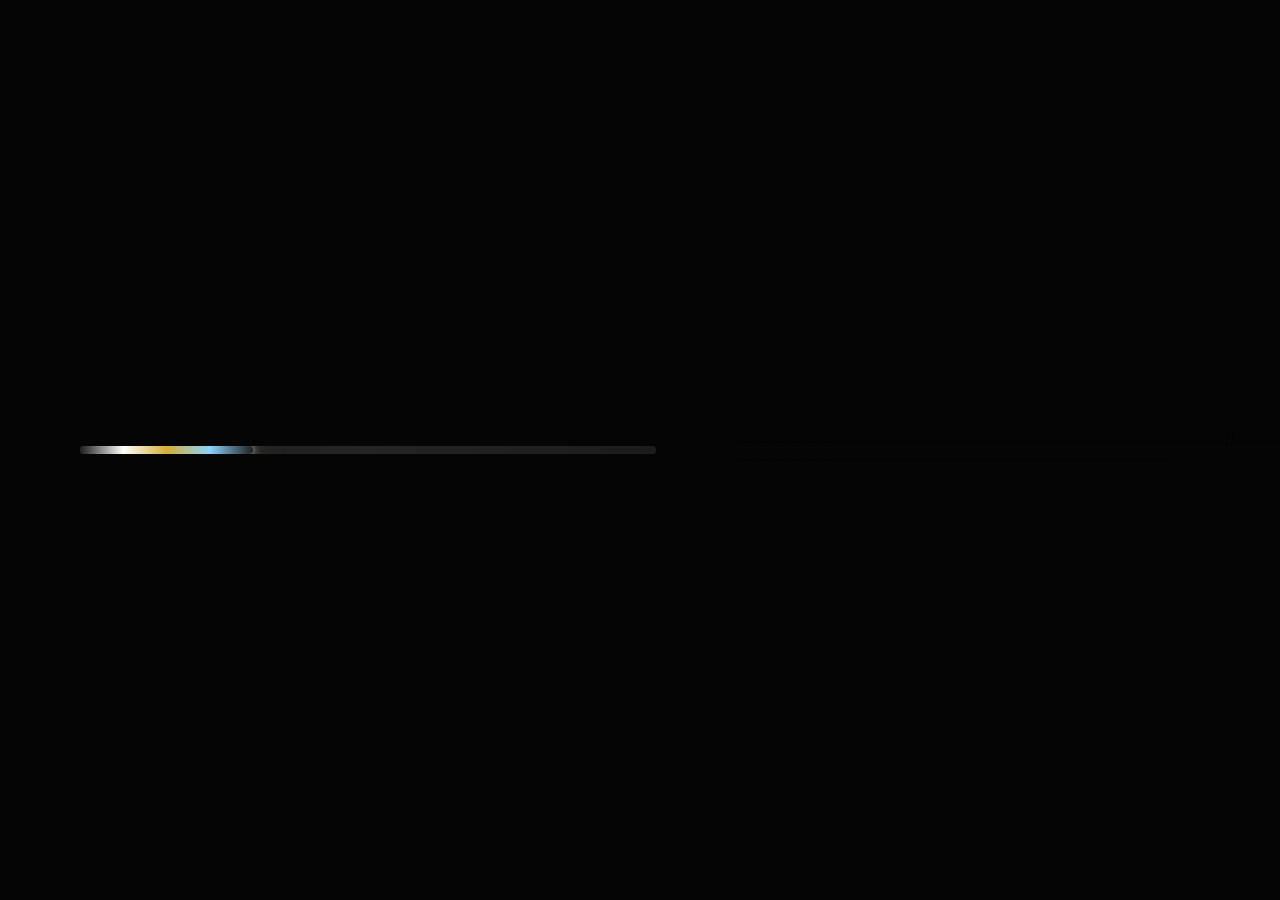
==== index.html @ 66a73040 "Add DOCTYPE declaration to index.html" ====
<!DOCTYPE html>
<html lang="en">
<head>
<meta charset="UTF-8">
   
<meta name="viewport" content="width=device-width, initial-scale=1.0">

<title>Infinite Premium Loading Bar</title>

<style>
/* ===========================
   GLOBAL
=========================== */
*{
    margin:0;
    padding:0;
    box-sizing:border-box;
}

html,
body{
    width:100%;
    height:100%;
    overflow:hidden;
    background:#050505;
    display:flex;
    justify-content:center;
    align-items:center;
    font-family:Inter,Segoe UI,Arial,sans-serif;
}

/* ===========================
   CONTAINER
=========================== */

.loader-container{
    width:100%;
    display:flex;
    justify-content:center;
    align-items:center;
    padding:0 24px;
}

/* ===========================
   LOADING TRACK
=========================== */

.loading-track{

    width:clamp(260px,45vw,720px);

    height:clamp(4px,0.55vw,8px);

    border-radius:999px;

    position:relative;

    overflow:hidden;

    background:rgba(255,255,255,0.08);

    backdrop-filter:blur(20px);

    box-shadow:
    inset 0 0 8px rgba(255,255,255,.05),
    0 0 30px rgba(255,255,255,.03);

}

/* ===========================
   MOVING BAR
=========================== */

.loading-bar{

    position:absolute;

    left:0;
    top:0;

    width:30%;

    height:100%;

    border-radius:999px;

    background:
    linear-gradient(
    90deg,
    rgba(255,255,255,0),
    #ffffff,
    #d4af37,
    #8bd3ff,
    rgba(255,255,255,0)
    );

    filter:blur(.15px);

    box-shadow:

    0 0 8px rgba(255,255,255,.8),
    0 0 20px rgba(212,175,55,.45),
    0 0 40px rgba(139,211,255,.35);

    animation:slide 1.7s linear infinite;
}

/* ===========================
   AMBIENT GLOW
=========================== */

.loading-track::before{

    content:"";

    position:absolute;

    inset:0;

    background:

    linear-gradient(
    90deg,
    transparent,
    rgba(255,255,255,.04),
    transparent
    );

    animation:ambient 4s linear infinite;
}

/* ===========================
   ANIMATION
=========================== */

@keyframes slide{

    from{
        transform:translateX(-160%);
    }

    to{
        transform:translateX(460%);
    }

}

@keyframes ambient{

    from{
        transform:translateX(-100%);
    }

    to{
        transform:translateX(100%);
    }

}

/* ===========================
   RESPONSIVE
=========================== */

@media (max-width:768px){

.loading-track{

    width:85vw;

}

}

@media (min-width:2000px){

.loading-track{

    width:800px;

}

}
</style>
</head>

<body>

<div class="loader-container">

    <div class="loading-track">

        <div class="loading-bar"></div>

    </div>

</div>

</body>
</html>

-------------------------------------------------------------------------------------------
<!-- <!DOCTYPE html>
<html lang="en">
<head>
<meta charset="UTF-8">
<meta name="viewport" content="width=device-width, initial-scale=1.0">

<title>3D Login</title>

<link href="https://fonts.googleapis.com/css2?family=Poppins:wght@300;400;500;600;700&display=swap" rel="stylesheet">

<style>

*{
margin:0;
padding:0;
box-sizing:border-box;
font-family:'Poppins',sans-serif;
}

body{
min-height:100vh;
display:flex;
justify-content:center;
align-items:center;
overflow:hidden;
background:linear-gradient(-45deg,#071021,#141d38,#2f2158,#111827);
background-size:400% 400%;
animation:bgMove 15s infinite;
perspective:1800px;
}

@keyframes bgMove{

0%{background-position:0% 50%;}
50%{background-position:100% 50%;}
100%{background-position:0% 50%;}

}

/* Floating Lights */

.light{
position:absolute;
border-radius:50%;
filter:blur(90px);
opacity:.55;
animation:float 10s infinite ease-in-out;
}

.l1{
width:320px;
height:320px;
background:#00d9ff;
top:-120px;
left:-120px;
}

.l2{
width:320px;
height:320px;
background:#8b5cf6;
bottom:-120px;
right:-120px;
animation-delay:4s;
}

@keyframes float{

50%{
transform:translateY(-40px) translateX(35px);
}

}

/* Login Card */

.card{

width:420px;
padding:45px;
border-radius:28px;

background:rgba(255,255,255,.08);

backdrop-filter:blur(20px);

border:1px solid rgba(255,255,255,.15);

box-shadow:
0 25px 70px rgba(0,0,0,.45),
inset 0 0 40px rgba(255,255,255,.04);

transform-style:preserve-3d;

transition:.15s;

position:relative;

}

.logo{

width:90px;
height:90px;

margin:auto;
margin-bottom:25px;

border-radius:50%;

background:linear-gradient(135deg,#00d9ff,#8b5cf6);

display:flex;
justify-content:center;
align-items:center;

font-size:38px;
font-weight:bold;
color:white;

transform:translateZ(60px);

}

h1{

text-align:center;
color:white;
margin-bottom:8px;

transform:translateZ(50px);

}

.subtitle{

text-align:center;
color:#d8d8d8;
margin-bottom:35px;

transform:translateZ(40px);

}

.inputBox{

position:relative;
margin-bottom:22px;

transform:translateZ(45px);

}

.inputBox input{

width:100%;
padding:16px 20px;

border:none;
outline:none;

border-radius:14px;

background:rgba(255,255,255,.12);

color:white;

font-size:15px;

transition:.3s;

}

.inputBox input::placeholder{

color:#d8d8d8;

}

.inputBox input:focus{

background:rgba(255,255,255,.18);

box-shadow:0 0 18px rgba(0,217,255,.6);

}

#toggle{

position:absolute;

right:18px;

top:16px;

cursor:pointer;

color:white;

}

.options{

display:flex;

justify-content:space-between;

align-items:center;

margin-bottom:25px;

color:white;

font-size:14px;

transform:translateZ(35px);

}

.options a{

color:#00d9ff;
text-decoration:none;

}

button{

width:100%;

padding:16px;

border:none;

border-radius:15px;

font-size:16px;

font-weight:600;

cursor:pointer;

background:linear-gradient(135deg,#00d9ff,#8b5cf6);

color:white;

transition:.35s;

transform:translateZ(55px);

}

button:hover{

transform:translateZ(55px) scale(1.05);

box-shadow:0 0 25px #00d9ff;

}

.footer{

margin-top:30px;

text-align:center;

color:#d8d8d8;

transform:translateZ(25px);

}

.footer a{

color:#00d9ff;
text-decoration:none;

}

/* Responsive */

@media(max-width:768px){

.card{

width:92%;
padding:35px 25px;

}

.logo{

width:75px;
height:75px;
font-size:30px;

}

}

@media(max-width:480px){

.options{

flex-direction:column;
align-items:flex-start;
gap:12px;

}

h1{

font-size:28px;

}

}

</style>

</head>

<body>

<div class="light l1"></div>
<div class="light l2"></div>

<div class="card" id="card">

<div class="logo">BT</div>

<h1>Welcome Back</h1>

<p class="subtitle">Login to Bakers Theory</p>

<form id="loginForm">

<div class="inputBox">

<input type="email"
id="email"
placeholder="Email Address"
required>

</div>

<div class="inputBox">

<input
type="password"
id="password"
placeholder="Password"
required>

<span id="toggle">👁</span>

</div>

<div class="options">

<label>
<input type="checkbox">
 Remember Me
</label>

<a href="#">Forgot Password?</a>

</div>

<button type="submit">

LOGIN

</button>

</form>

<div class="footer">

Don't have an account?

<a href="#">Register</a>

</div>

</div>

<script>

// 3D Tilt

const card=document.getElementById("card");

if(window.matchMedia("(hover:hover)").matches){

document.addEventListener("mousemove",(e)=>{

const x=(window.innerWidth/2-e.pageX)/18;

const y=(window.innerHeight/2-e.pageY)/18;

card.style.transform=
`rotateY(${x}deg) rotateX(${-y}deg)`;

});

document.addEventListener("mouseleave",()=>{

card.style.transform="rotateY(0deg) rotateX(0deg)";

});

}

// Password Toggle

const toggle=document.getElementById("toggle");
const password=document.getElementById("password");

toggle.onclick=()=>{

if(password.type==="password"){

password.type="text";
toggle.innerHTML="🙈";

}else{

password.type="password";
toggle.innerHTML="👁";

}

};

// Redirect to your login page

document.getElementById("loginForm").addEventListener("submit",function(e){

e.preventDefault();

window.location.href="https://app.bakerstheory.in/login";

});

</script>

</body>
</html> -->
//-----------------------------------------------------------------------------------------
<!-- <!DOCTYPE html>
<html lang="en">
<head>
<meta charset="UTF-8" />
<meta name="viewport" content="width=device-width, initial-scale=1.0" />
<title>Bakers Theory - Opening Soon</title>
<link rel="preconnect" href="https://fonts.googleapis.com">
<link href="https://fonts.googleapis.com/css2?family=Fredoka:wght@400;500;600;700&family=DM+Sans:ital,wght@0,400;0,500;0,600;1,400&family=Allura&display=swap" rel="stylesheet">
<link rel="stylesheet" href="styles.css">
</head>
<body>

<div id="page-home" class="page">

  <section class="hero">
    <a href="https://app.bakerstheory.in" target="_blank" rel="noopener noreferrer" class="sms-login-btn">
      <span class="sms-main">SMS</span>
      <span class="sms-sub">Login</span>
    </a>
    <div class="wrap">
      <div class="hero-announce">
        <p class="script-line">
          <span class="flourish flourish-left" aria-hidden="true"><svg viewBox="0 0 40 16" xmlns="http://www.w3.org/2000/svg"><path d="M2,8 C10,2 14,14 22,8 C28,4 32,10 38,6" stroke="#D8A06A" stroke-width="1.4" fill="none" stroke-linecap="round"/></svg></span>
          Good things take time
          <span class="flourish flourish-right" aria-hidden="true"><svg viewBox="0 0 40 16" xmlns="http://www.w3.org/2000/svg"><path d="M2,8 C10,2 14,14 22,8 C28,4 32,10 38,6" stroke="#D8A06A" stroke-width="1.4" fill="none" stroke-linecap="round"/></svg></span>
        </p>
        <div class="pill-wrap">
          <span class="pill"><span class="bullet">&bull;</span>SOMETHING SWEET IS BAKING<span class="bullet">&bull;</span></span>
        </div>
        <p class="right-now">
          Right now.
          <span class="swoosh" aria-hidden="true"><svg viewBox="0 0 74 14" xmlns="http://www.w3.org/2000/svg"><path d="M2,8 C15,14 25,2 37,7 C47,12 57,3 72,8" stroke="#C9812C" stroke-width="1.5" fill="none" stroke-linecap="round"/></svg></span>
        </p>
      </div>

      <div class="logo-wrap">
        <img class="logo-img" src="[data-uri]" alt="Bakers Theory - Est. 2026" />
      </div>

      <p class="lede">A neighborhood bakery built on one idea: the best loaf is the one made from scratch, every single morning. We're proofing the dough, seasoning the ovens, and counting down the days.</p>

      <div class="oven-line" aria-hidden="true">
        <span class="dot"></span><span class="dot"></span><span class="dot"></span><span class="dot"></span><span class="dot"></span>
      </div>
    </div>
  </section>

  <div class="scallop" aria-hidden="true">
    <svg viewBox="0 0 400 20" preserveAspectRatio="none">
      <path d="M0,0 Q10,20 20,0 Q30,20 40,0 Q50,20 60,0 Q70,20 80,0 Q90,20 100,0 Q110,20 120,0 Q130,20 140,0 Q150,20 160,0 Q170,20 180,0 Q190,20 200,0 Q210,20 220,0 Q230,20 240,0 Q250,20 260,0 Q270,20 280,0 Q290,20 300,0 Q310,20 320,0 Q330,20 340,0 Q350,20 360,0 Q370,20 380,0 Q390,20 400,0 L400,0 L0,0 Z" fill="var(--brown-deep)"/>
    </svg>
  </div>

  <section class="notify">
    <div class="wrap">
      <h2>How This Idea Came to My Mind</h2>
      <p>Bakers Theory began with a simple question: <em>"What if a bakery could celebrate not just the art of baking, but also the science behind it?"</em></p>

      <div class="story">
        <p>Every perfectly risen loaf, every soft sponge cake, and every flaky pastry is the result of countless small reactions working together in perfect harmony. Baking is where science meets creativity.</p>
        <p>That thought inspired the name <strong>Bakers Theory</strong>-a place where every recipe is crafted with precision, passion, and a deep appreciation for the process behind every bite.</p>
        <p>More than just a bakery, Bakers Theory is the beginning of a dream-to create fresh, honest, and memorable experiences that bring people together through the joy of baking.</p>
      </div>

      <p class="form-note"><strong>Every great creation begins with an idea. This is ours.</strong></p>
    </div>
  </section>

  <section class="details">
    <div class="expect-inner">
      <p class="expect-eyebrow">Opening - Coming soon, 2026</p>
      <h2 class="expect-heading">Bakers Theory Specialities</h2>
      <ul class="expect-grid">
        <li><span class="expect-icon" aria-hidden="true">🎂</span>Cakes</li>
        <li><span class="expect-icon" aria-hidden="true">🍰</span>Pastries</li>
        <li><span class="expect-icon" aria-hidden="true">🥐</span>Patties</li>
        <li><span class="expect-icon" aria-hidden="true">🧁</span>Cupcakes</li>
        <li><span class="expect-icon" aria-hidden="true">🥮</span>Brownies</li>
        <li><span class="expect-icon" aria-hidden="true">🍮</span>Tiramisu</li>
        <li><span class="expect-icon" aria-hidden="true">✨</span>Custom Creations</li>
        <li class="expect-grid-full"><span class="expect-icon" aria-hidden="true">🎉</span>Party Essentials</li>
      </ul>
      <div class="expect-divider" aria-hidden="true"></div>
    </div>
  </section>

</div>

<footer>
  <strong>Bakers Theory</strong><br/>
  <a href="/contact">Contact</a> · <a href="/contributions">Contributions</a> · <a href="/tandc">T&amp;C</a>
</footer>

<script src="script.js"></script>
</body>
</html> -->
---- styles.css ----
*{margin:0;padding:0;box-sizing:border-box}
html,body{width:100%;min-height:100vh;overflow:hidden;font-family:Poppins,sans-serif}
body{
display:flex;justify-content:center;align-items:flex-end;
background:url('mobile-bg.png') center/cover no-repeat fixed;
}
@media (min-width:769px){
 body{background:url('desktop-bg.png') center/cover no-repeat fixed;}
}
.overlay{
position:fixed;inset:0;
background:linear-gradient(rgba(0,0,0,.08),rgba(0,0,0,.25));
}
.content{
position:absolute;
left:50%;
top:70%;
transform:translate(-50%,-50%);
display:flex;
flex-direction:column;
align-items:center;
width:min(95vw,360px);
z-index:5;
}
.login-btn{
width:100%;
max-width:320px;
height:62px;
display:flex;
justify-content:center;
align-items:center;
text-decoration:none;
color:#fff;
font-weight:600;
font-size:18px;
border-radius:60px;
border:1px solid rgba(255,255,255,.28);
background:rgba(255,255,255,.12);
backdrop-filter:blur(18px);
-webkit-backdrop-filter:blur(18px);
box-shadow:0 12px 35px rgba(0,0,0,.45),inset 0 1px 1px rgba(255,255,255,.3);
position:relative;
overflow:hidden;
transition:.35s;
text-shadow:0 2px 6px rgba(0,0,0,.6);
}
.login-btn:before{
content:"";
position:absolute;
left:-120%;
top:0;
width:60%;
height:100%;
background:linear-gradient(90deg,transparent,rgba(255,255,255,.5),transparent);
transform:skewX(-25deg);
animation:shine 3.5s linear infinite;
}
.login-btn:hover{
transform:translateY(-3px);
background:rgba(255,255,255,.18);
}
@keyframes shine{100%{left:220%}}
.timer{
margin-top:22px;
padding:14px 26px;
border-radius:18px;
background:rgba(20,20,20,.35);
backdrop-filter:blur(16px);
border:1px solid rgba(255,255,255,.12);
color:#fff;
font-size:34px;
font-weight:700;
letter-spacing:2px;
text-shadow:0 0 12px rgba(212,175,55,.35);
}
@media(max-width:768px){
.login-btn,.timer{width:100%}
.content{top:72%;width:90vw}
.login-btn{height:56px;font-size:16px}
.timer{font-size:28px;padding:12px 20px}
}
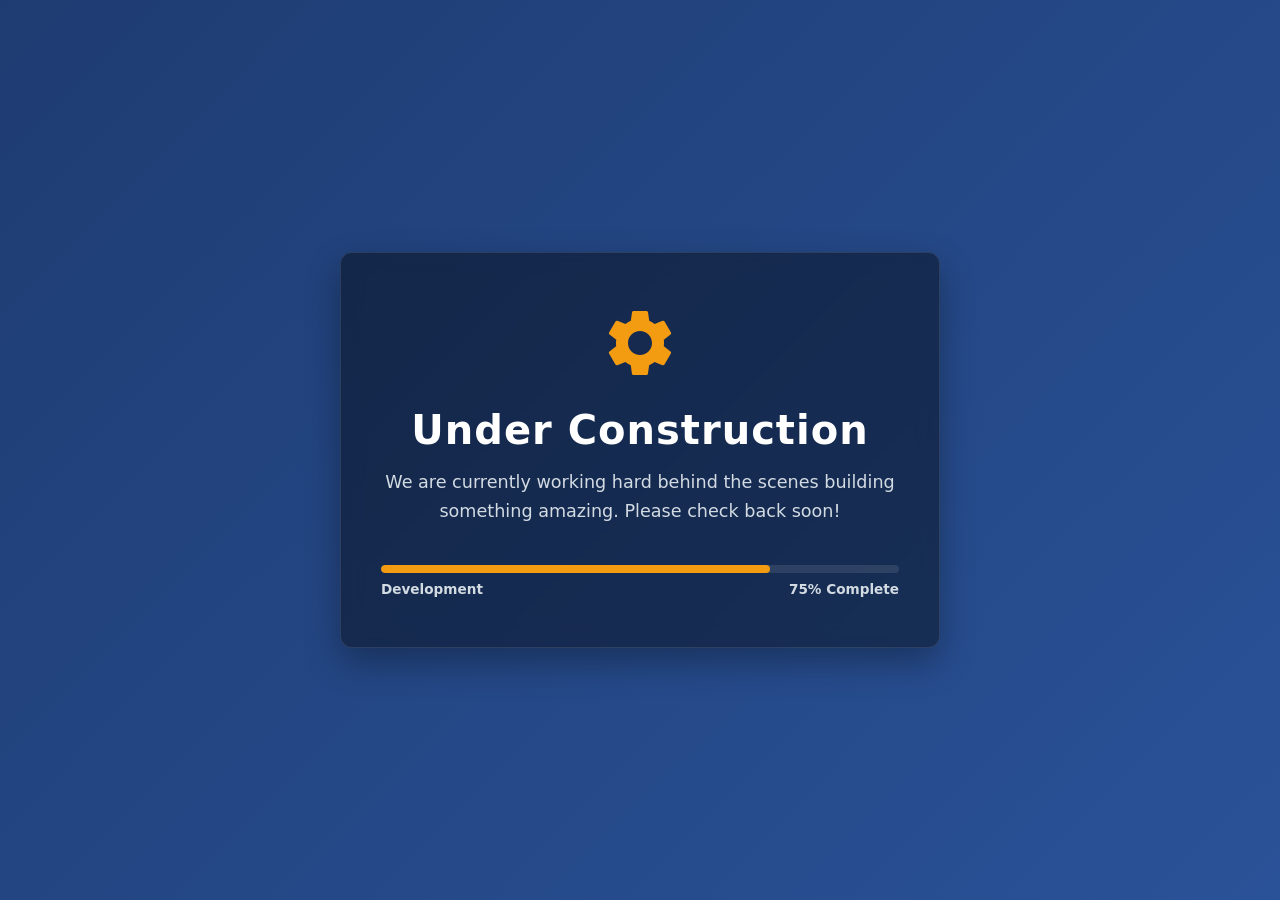
==== commit 710b7501: "Update index.html" ====
--- a/index.html
+++ b/index.html
@@ -1,655 +1,155 @@
-
 <!DOCTYPE html>
 <html lang="en">
 <head>
-<meta charset="UTF-8">
-   
-<meta name="viewport" content="width=device-width, initial-scale=1.0">
-
-<title>Infinite Premium Loading Bar</title>
-
-<style>
-/* ===========================
-   GLOBAL
-=========================== */
-*{
-    margin:0;
-    padding:0;
-    box-sizing:border-box;
-}
-
-html,
-body{
-    width:100%;
-    height:100%;
-    overflow:hidden;
-    background:#050505;
-    display:flex;
-    justify-content:center;
-    align-items:center;
-    font-family:Inter,Segoe UI,Arial,sans-serif;
-}
-
-/* ===========================
-   CONTAINER
-=========================== */
-
-.loader-container{
-    width:100%;
-    display:flex;
-    justify-content:center;
-    align-items:center;
-    padding:0 24px;
-}
-
-/* ===========================
-   LOADING TRACK
-=========================== */
-
-.loading-track{
-
-    width:clamp(260px,45vw,720px);
-
-    height:clamp(4px,0.55vw,8px);
-
-    border-radius:999px;
-
-    position:relative;
-
-    overflow:hidden;
-
-    background:rgba(255,255,255,0.08);
-
-    backdrop-filter:blur(20px);
-
-    box-shadow:
-    inset 0 0 8px rgba(255,255,255,.05),
-    0 0 30px rgba(255,255,255,.03);
-
-}
-
-/* ===========================
-   MOVING BAR
-=========================== */
-
-.loading-bar{
-
-    position:absolute;
-
-    left:0;
-    top:0;
-
-    width:30%;
-
-    height:100%;
-
-    border-radius:999px;
-
-    background:
-    linear-gradient(
-    90deg,
-    rgba(255,255,255,0),
-    #ffffff,
-    #d4af37,
-    #8bd3ff,
-    rgba(255,255,255,0)
-    );
-
-    filter:blur(.15px);
-
-    box-shadow:
-
-    0 0 8px rgba(255,255,255,.8),
-    0 0 20px rgba(212,175,55,.45),
-    0 0 40px rgba(139,211,255,.35);
-
-    animation:slide 1.7s linear infinite;
-}
-
-/* ===========================
-   AMBIENT GLOW
-=========================== */
-
-.loading-track::before{
-
-    content:"";
-
-    position:absolute;
-
-    inset:0;
-
-    background:
-
-    linear-gradient(
-    90deg,
-    transparent,
-    rgba(255,255,255,.04),
-    transparent
-    );
-
-    animation:ambient 4s linear infinite;
-}
-
-/* ===========================
-   ANIMATION
-=========================== */
-
-@keyframes slide{
-
-    from{
-        transform:translateX(-160%);
-    }
-
-    to{
-        transform:translateX(460%);
-    }
-
-}
-
-@keyframes ambient{
-
-    from{
-        transform:translateX(-100%);
-    }
-
-    to{
-        transform:translateX(100%);
-    }
-
-}
-
-/* ===========================
-   RESPONSIVE
-=========================== */
-
-@media (max-width:768px){
-
-.loading-track{
-
-    width:85vw;
-
-}
-
-}
-
-@media (min-width:2000px){
-
-.loading-track{
-
-    width:800px;
-
-}
-
-}
-</style>
+    <meta charset="UTF-8">
+    <meta name="viewport" content="width=device-width, initial-scale=1.0">
+    <title>Under Construction</title>
+    <style>
+        /* Base Variables and Resets */
+        :root {
+            --primary-color: #f39c12; /* Construction Yellow/Orange */
+            --text-color: #d2dae2;
+            --heading-color: #ffffff;
+        }
+
+        * {
+            box-sizing: border-box;
+            margin: 0;
+            padding: 0;
+        }
+
+        body {
+            font-family: 'Segoe UI', system-ui, -apple-system, sans-serif;
+            /* New Gradient Background */
+            background: linear-gradient(135deg, #1e3c72 0%, #2a5298 100%);
+            color: var(--text-color);
+            display: flex;
+            align-items: center;
+            justify-content: center;
+            min-height: 100vh;
+            text-align: center;
+            padding: 20px;
+        }
+
+        .container {
+            max-width: 600px;
+            /* Updated to a Glassmorphism effect to pop against the new background */
+            background: rgba(0, 0, 0, 0.4);
+            backdrop-filter: blur(10px);
+            -webkit-backdrop-filter: blur(10px);
+            padding: 50px 40px;
+            border-radius: 12px;
+            box-shadow: 0 15px 35px rgba(0, 0, 0, 0.3);
+            border: 1px solid rgba(255, 255, 255, 0.1);
+        }
+
+        /* Spinning Gear Icon */
+        .icon-container {
+            margin-bottom: 20px;
+        }
+
+        .gear-icon {
+            width: 80px;
+            height: 80px;
+            fill: var(--primary-color);
+            animation: spin 4s linear infinite;
+        }
+
+        @keyframes spin {
+            100% { transform: rotate(360deg); }
+        }
+
+        /* Typography */
+        h1 {
+            color: var(--heading-color);
+            font-size: 2.5rem;
+            margin-bottom: 15px;
+            letter-spacing: 1px;
+        }
+
+        p {
+            font-size: 1.1rem;
+            line-height: 1.6;
+            margin-bottom: 40px;
+            color: #d2dae2;
+        }
+
+        /* Animated Progress Bar */
+        .progress-wrapper {
+            width: 100%;
+            text-align: left;
+        }
+
+        .progress-bar-container {
+            width: 100%;
+            height: 8px;
+            background: rgba(255, 255, 255, 0.1);
+            border-radius: 10px;
+            overflow: hidden;
+            margin-bottom: 8px;
+        }
+
+        .progress-bar-fill {
+            width: 75%; /* Adjust this percentage as needed */
+            height: 100%;
+            background: var(--primary-color);
+            border-radius: 10px;
+            animation: loadProgress 1.5s ease-out forwards;
+        }
+
+        .progress-text {
+            display: flex;
+            justify-content: space-between;
+            font-size: 0.85rem;
+            color: #d2dae2;
+            font-weight: 600;
+        }
+
+        @keyframes loadProgress {
+            0% { width: 0; }
+        }
+
+        /* Mobile Responsiveness */
+        @media (max-width: 480px) {
+            h1 {
+                font-size: 2rem;
+            }
+            .container {
+                padding: 40px 20px;
+            }
+        }
+    </style>
 </head>
-
 <body>
 
-<div class="loader-container">
-
-    <div class="loading-track">
-
-        <div class="loading-bar"></div>
-
-    </div>
-
-</div>
+    <div class="container">
+        <!-- Animated SVG Gear Icon -->
+        <div class="icon-container">
+            <svg class="gear-icon" viewBox="0 0 24 24">
+                <path d="M19.14,12.94c0.04-0.3,0.06-0.61,0.06-0.94c0-0.32-0.02-0.64-0.06-0.94l2.03-1.58c0.18-0.14,0.23-0.41,0.12-0.61 l-1.92-3.32c-0.12-0.22-0.37-0.29-0.59-0.22l-2.39,0.96c-0.5-0.38-1.03-0.7-1.62-0.94L14.4,2.81c-0.04-0.24-0.24-0.41-0.48-0.41 h-3.84c-0.24,0-0.43,0.17-0.47,0.41L9.25,5.35C8.66,5.59,8.12,5.92,7.63,6.29L5.24,5.33c-0.22-0.08-0.47,0-0.59,0.22L2.73,8.87 C2.62,9.08,2.66,9.34,2.86,9.48l2.03,1.58C4.84,11.36,4.8,11.69,4.8,12s0.02,0.64,0.06,0.94l-2.03,1.58 c-0.18,0.14-0.23,0.41-0.12,0.61l1.92,3.32c0.12,0.22,0.37,0.29,0.59,0.22l2.39-0.96c0.5,0.38,1.03,0.7,1.62,0.94l0.36,2.54 c0.05,0.24,0.24,0.41,0.48,0.41h3.84c0.24,0,0.43-0.17,0.47-0.41l0.36-2.54c0.59-0.24,1.13-0.56,1.62-0.94l2.39,0.96 c0.22,0.08,0.47,0,0.59-0.22l1.92-3.32c0.12-0.22,0.07-0.49-0.12-0.61L19.14,12.94z M12,15.6c-1.98,0-3.6-1.62-3.6-3.6 s1.62-3.6,3.6-3.6s3.6,1.62,3.6,3.6S13.98,15.6,12,15.6z"/>
+            </svg>
+        </div>
+
+        <h1>Under Construction</h1>
+        <!-- Updated Text -->
+        <p>We are currently working hard behind the scenes building something amazing. Please check back soon!</p>
+
+        <!-- Progress Indicator -->
+        <div class="progress-wrapper">
+            <div class="progress-bar-container">
+                <!-- Change the width of this element in CSS to adjust progress -->
+                <div class="progress-bar-fill"></div>
+            </div>
+            <div class="progress-text">
+                <span>Development</span>
+                <span>75% Complete</span>
+            </div>
+        </div>
+    </div>
 
 </body>
 </html>
 
--------------------------------------------------------------------------------------------
-<!-- <!DOCTYPE html>
-<html lang="en">
-<head>
-<meta charset="UTF-8">
-<meta name="viewport" content="width=device-width, initial-scale=1.0">
-
-<title>3D Login</title>
-
-<link href="https://fonts.googleapis.com/css2?family=Poppins:wght@300;400;500;600;700&display=swap" rel="stylesheet">
-
-<style>
-
-*{
-margin:0;
-padding:0;
-box-sizing:border-box;
-font-family:'Poppins',sans-serif;
-}
-
-body{
-min-height:100vh;
-display:flex;
-justify-content:center;
-align-items:center;
-overflow:hidden;
-background:linear-gradient(-45deg,#071021,#141d38,#2f2158,#111827);
-background-size:400% 400%;
-animation:bgMove 15s infinite;
-perspective:1800px;
-}
-
-@keyframes bgMove{
-
-0%{background-position:0% 50%;}
-50%{background-position:100% 50%;}
-100%{background-position:0% 50%;}
-
-}
-
-/* Floating Lights */
-
-.light{
-position:absolute;
-border-radius:50%;
-filter:blur(90px);
-opacity:.55;
-animation:float 10s infinite ease-in-out;
-}
-
-.l1{
-width:320px;
-height:320px;
-background:#00d9ff;
-top:-120px;
-left:-120px;
-}
-
-.l2{
-width:320px;
-height:320px;
-background:#8b5cf6;
-bottom:-120px;
-right:-120px;
-animation-delay:4s;
-}
-
-@keyframes float{
-
-50%{
-transform:translateY(-40px) translateX(35px);
-}
-
-}
-
-/* Login Card */
-
-.card{
-
-width:420px;
-padding:45px;
-border-radius:28px;
-
-background:rgba(255,255,255,.08);
-
-backdrop-filter:blur(20px);
-
-border:1px solid rgba(255,255,255,.15);
-
-box-shadow:
-0 25px 70px rgba(0,0,0,.45),
-inset 0 0 40px rgba(255,255,255,.04);
-
-transform-style:preserve-3d;
-
-transition:.15s;
-
-position:relative;
-
-}
-
-.logo{
-
-width:90px;
-height:90px;
-
-margin:auto;
-margin-bottom:25px;
-
-border-radius:50%;
-
-background:linear-gradient(135deg,#00d9ff,#8b5cf6);
-
-display:flex;
-justify-content:center;
-align-items:center;
-
-font-size:38px;
-font-weight:bold;
-color:white;
-
-transform:translateZ(60px);
-
-}
-
-h1{
-
-text-align:center;
-color:white;
-margin-bottom:8px;
-
-transform:translateZ(50px);
-
-}
-
-.subtitle{
-
-text-align:center;
-color:#d8d8d8;
-margin-bottom:35px;
-
-transform:translateZ(40px);
-
-}
-
-.inputBox{
-
-position:relative;
-margin-bottom:22px;
-
-transform:translateZ(45px);
-
-}
-
-.inputBox input{
-
-width:100%;
-padding:16px 20px;
-
-border:none;
-outline:none;
-
-border-radius:14px;
-
-background:rgba(255,255,255,.12);
-
-color:white;
-
-font-size:15px;
-
-transition:.3s;
-
-}
-
-.inputBox input::placeholder{
-
-color:#d8d8d8;
-
-}
-
-.inputBox input:focus{
-
-background:rgba(255,255,255,.18);
-
-box-shadow:0 0 18px rgba(0,217,255,.6);
-
-}
-
-#toggle{
-
-position:absolute;
-
-right:18px;
-
-top:16px;
-
-cursor:pointer;
-
-color:white;
-
-}
-
-.options{
-
-display:flex;
-
-justify-content:space-between;
-
-align-items:center;
-
-margin-bottom:25px;
-
-color:white;
-
-font-size:14px;
-
-transform:translateZ(35px);
-
-}
-
-.options a{
-
-color:#00d9ff;
-text-decoration:none;
-
-}
-
-button{
-
-width:100%;
-
-padding:16px;
-
-border:none;
-
-border-radius:15px;
-
-font-size:16px;
-
-font-weight:600;
-
-cursor:pointer;
-
-background:linear-gradient(135deg,#00d9ff,#8b5cf6);
-
-color:white;
-
-transition:.35s;
-
-transform:translateZ(55px);
-
-}
-
-button:hover{
-
-transform:translateZ(55px) scale(1.05);
-
-box-shadow:0 0 25px #00d9ff;
-
-}
-
-.footer{
-
-margin-top:30px;
-
-text-align:center;
-
-color:#d8d8d8;
-
-transform:translateZ(25px);
-
-}
-
-.footer a{
-
-color:#00d9ff;
-text-decoration:none;
-
-}
-
-/* Responsive */
-
-@media(max-width:768px){
-
-.card{
-
-width:92%;
-padding:35px 25px;
-
-}
-
-.logo{
-
-width:75px;
-height:75px;
-font-size:30px;
-
-}
-
-}
-
-@media(max-width:480px){
-
-.options{
-
-flex-direction:column;
-align-items:flex-start;
-gap:12px;
-
-}
-
-h1{
-
-font-size:28px;
-
-}
-
-}
-
-</style>
-
-</head>
-
-<body>
-
-<div class="light l1"></div>
-<div class="light l2"></div>
-
-<div class="card" id="card">
-
-<div class="logo">BT</div>
-
-<h1>Welcome Back</h1>
-
-<p class="subtitle">Login to Bakers Theory</p>
-
-<form id="loginForm">
-
-<div class="inputBox">
-
-<input type="email"
-id="email"
-placeholder="Email Address"
-required>
-
-</div>
-
-<div class="inputBox">
-
-<input
-type="password"
-id="password"
-placeholder="Password"
-required>
-
-<span id="toggle">👁</span>
-
-</div>
-
-<div class="options">
-
-<label>
-<input type="checkbox">
- Remember Me
-</label>
-
-<a href="#">Forgot Password?</a>
-
-</div>
-
-<button type="submit">
-
-LOGIN
-
-</button>
-
-</form>
-
-<div class="footer">
-
-Don't have an account?
-
-<a href="#">Register</a>
-
-</div>
-
-</div>
-
-<script>
-
-// 3D Tilt
-
-const card=document.getElementById("card");
-
-if(window.matchMedia("(hover:hover)").matches){
-
-document.addEventListener("mousemove",(e)=>{
-
-const x=(window.innerWidth/2-e.pageX)/18;
-
-const y=(window.innerHeight/2-e.pageY)/18;
-
-card.style.transform=
-`rotateY(${x}deg) rotateX(${-y}deg)`;
-
-});
-
-document.addEventListener("mouseleave",()=>{
-
-card.style.transform="rotateY(0deg) rotateX(0deg)";
-
-});
-
-}
-
-// Password Toggle
-
-const toggle=document.getElementById("toggle");
-const password=document.getElementById("password");
-
-toggle.onclick=()=>{
-
-if(password.type==="password"){
-
-password.type="text";
-toggle.innerHTML="🙈";
-
-}else{
-
-password.type="password";
-toggle.innerHTML="👁";
-
-}
-
-};
-
-// Redirect to your login page
-
-document.getElementById("loginForm").addEventListener("submit",function(e){
-
-e.preventDefault();
-
-window.location.href="https://app.bakerstheory.in/login";
-
-});
-
-</script>
-
-</body>
-</html> -->
-//-----------------------------------------------------------------------------------------
 <!-- <!DOCTYPE html>
 <html lang="en">
 <head>
--- a/styles.css
+++ b/styles.css
@@ -1,81 +1,644 @@
-*{margin:0;padding:0;box-sizing:border-box}
-html,body{width:100%;min-height:100vh;overflow:hidden;font-family:Poppins,sans-serif}
-body{
-display:flex;justify-content:center;align-items:flex-end;
-background:url('mobile-bg.png') center/cover no-repeat fixed;
-}
-@media (min-width:769px){
- body{background:url('desktop-bg.png') center/cover no-repeat fixed;}
-}
-.overlay{
-position:fixed;inset:0;
-background:linear-gradient(rgba(0,0,0,.08),rgba(0,0,0,.25));
-}
-.content{
-position:absolute;
-left:50%;
-top:70%;
-transform:translate(-50%,-50%);
-display:flex;
-flex-direction:column;
-align-items:center;
-width:min(95vw,360px);
-z-index:5;
-}
-.login-btn{
-width:100%;
-max-width:320px;
-height:62px;
-display:flex;
-justify-content:center;
-align-items:center;
-text-decoration:none;
-color:#fff;
-font-weight:600;
-font-size:18px;
-border-radius:60px;
-border:1px solid rgba(255,255,255,.28);
-background:rgba(255,255,255,.12);
-backdrop-filter:blur(18px);
--webkit-backdrop-filter:blur(18px);
-box-shadow:0 12px 35px rgba(0,0,0,.45),inset 0 1px 1px rgba(255,255,255,.3);
-position:relative;
-overflow:hidden;
-transition:.35s;
-text-shadow:0 2px 6px rgba(0,0,0,.6);
-}
-.login-btn:before{
-content:"";
-position:absolute;
-left:-120%;
-top:0;
-width:60%;
-height:100%;
-background:linear-gradient(90deg,transparent,rgba(255,255,255,.5),transparent);
-transform:skewX(-25deg);
-animation:shine 3.5s linear infinite;
-}
-.login-btn:hover{
-transform:translateY(-3px);
-background:rgba(255,255,255,.18);
-}
-@keyframes shine{100%{left:220%}}
-.timer{
-margin-top:22px;
-padding:14px 26px;
-border-radius:18px;
-background:rgba(20,20,20,.35);
-backdrop-filter:blur(16px);
-border:1px solid rgba(255,255,255,.12);
-color:#fff;
-font-size:34px;
-font-weight:700;
-letter-spacing:2px;
-text-shadow:0 0 12px rgba(212,175,55,.35);
-}
-@media(max-width:768px){
-.login-btn,.timer{width:100%}
-.content{top:72%;width:90vw}
-.login-btn{height:56px;font-size:16px}
-.timer{font-size:28px;padding:12px 20px}
-}
+:root{    
+    --brown-deep:#4A2F1C;
+    --brown-darker:#3A2414;
+    --cream:#FBF3E7;
+    --caramel:#C9812C;
+    --caramel-warm:#D8A06A;
+    --blush:#F2C9A0;
+    --ink:#2B1B10;
+    --line: rgba(74,47,28,0.14);
+    --ease-luxury: cubic-bezier(.16,1,.3,1);
+  }
+  *{box-sizing:border-box;}
+  html{scroll-behavior:smooth;}
+  body{
+    margin:0;
+    min-height:100vh;
+    display:flex;
+    flex-direction:column;
+    background:var(--cream);
+    color:var(--ink);
+    font-family:'DM Sans', sans-serif;
+    -webkit-font-smoothing:antialiased;
+  }
+  h1,h2,h3,.display{
+    font-family:'Fredoka', sans-serif;
+    font-weight:600;
+    color:var(--brown-deep);
+    margin:0;
+  }
+  a{color:inherit;}
+  .wrap{max-width:960px;margin:0 auto;padding:0 28px;}
+
+  /* Scallop divider */
+  .scallop{display:block;width:100%;height:22px;line-height:0;}
+  .scallop svg{display:block;width:100%;height:100%;}
+
+  /* HERO */
+  .hero{
+    background:var(--brown-deep);
+    color:var(--cream);
+    text-align:center;
+    padding:104px 24px 64px;
+    position:relative;
+    overflow:hidden;
+  }
+  .hero::before{
+    content:"";
+    position:absolute;
+    inset:0;
+    background:
+      radial-gradient(circle at 50% 16%, rgba(255,255,255,0.075), transparent 46%),
+      radial-gradient(circle at 12% 88%, rgba(255,255,255,0.04), transparent 42%),
+      radial-gradient(circle at 90% 80%, rgba(255,255,255,0.04), transparent 42%),
+      radial-gradient(ellipse at 50% 45%, transparent 52%, rgba(0,0,0,0.38) 100%);
+    pointer-events:none;
+  }
+  /* grain/noise overlay removed for a clean matte finish */
+
+  /* SMS Login button */
+  .sms-login-btn{
+    position:absolute;
+    top:24px;
+    right:24px;
+    z-index:5;
+    display:flex;
+    flex-direction:column;
+    align-items:center;
+    justify-content:center;
+    line-height:1.15;
+    text-decoration:none;
+    font-family:'Fredoka', sans-serif;
+    color:var(--cream);
+    background:rgba(255,255,255,0.06);
+    border:1.25px solid rgba(242,201,160,0.4);
+    border-radius:999px;
+    padding:9px 18px;
+    cursor:pointer;
+    transition:background .35s var(--ease-luxury), border-color .35s var(--ease-luxury), transform .35s var(--ease-luxury);
+  }
+  .sms-login-btn:hover,
+  .sms-login-btn:focus-visible{
+    background:rgba(255,255,255,0.12);
+    border-color:var(--caramel);
+    transform:translateY(-2px);
+  }
+  .sms-login-btn:focus-visible{
+    outline:2px solid var(--caramel);
+    outline-offset:2px;
+  }
+  .sms-login-btn .sms-main{
+    font-size:14px;
+    font-weight:700;
+    letter-spacing:.04em;
+  }
+  .sms-login-btn .sms-sub{
+    font-size:9.5px;
+    font-weight:500;
+    letter-spacing:.1em;
+    text-transform:uppercase;
+    color:var(--blush);
+    margin-top:1px;
+  }
+  @media (max-width:480px){
+    .sms-login-btn{top:16px; right:16px; padding:7px 14px;}
+    .sms-login-btn .sms-main{font-size:12px;}
+    .sms-login-btn .sms-sub{font-size:8px;}
+  }
+
+  @keyframes fadeSlideUp{
+    from{opacity:0; transform:translateY(16px);}
+    to{opacity:1; transform:translateY(0);}
+  }
+
+  .hero-announce{position:relative; margin-bottom:80px;}
+
+  .script-line{
+    display:flex;
+    align-items:center;
+    justify-content:center;
+    gap:14px;
+    margin:0 0 20px;
+    line-height:1;
+    font-family:'Allura', cursive;
+    font-weight:400;
+    font-size:clamp(30px, 6.4vw, 44px);
+    color:var(--caramel-warm);
+    opacity:0;
+    animation:fadeSlideUp 650ms ease-out 0ms both;
+  }
+  .flourish{
+    display:inline-block;
+    width:34px;
+    height:14px;
+    flex:0 0 auto;
+    opacity:0.75;
+  }
+  .flourish svg{display:block;width:100%;height:100%;}
+  .flourish-right{transform:scaleX(-1);}
+
+  .pill-wrap{
+    display:flex;
+    justify-content:center;
+    margin:0 0 14px;
+    opacity:0;
+    animation:fadeSlideUp 650ms ease-out 200ms both;
+  }
+  .pill{
+    display:inline-flex;
+    align-items:center;
+    white-space:nowrap;
+    font-family:'Fredoka', sans-serif;
+    font-weight:600;
+    letter-spacing:0.2em;
+    text-transform:uppercase;
+    font-size:clamp(10.5px, 2.9vw, 13.5px);
+    color:var(--cream);
+    background:transparent;
+    border:1.25px solid rgba(201,129,44,0.55);
+    border-radius:999px;
+    padding:11px clamp(16px, 4vw, 26px);
+  }
+  .pill .bullet{color:var(--caramel); margin:0 10px; font-size:0.8em;}
+
+  .right-now{
+    position:relative;
+    display:inline-block;
+    margin:0;
+    font-family:'Fredoka', sans-serif;
+    font-weight:600;
+    letter-spacing:0.14em;
+    text-transform:uppercase;
+    font-size:clamp(12.5px, 2.6vw, 15px);
+    color:rgba(251,243,231,0.72);
+    opacity:0;
+    animation:fadeSlideUp 650ms ease-out 350ms both;
+  }
+  .right-now .swoosh{
+    position:absolute;
+    left:50%;
+    top:100%;
+    transform:translateX(-50%);
+    width:74px;
+    height:14px;
+    margin-top:6px;
+    opacity:0.6;
+  }
+  .right-now .swoosh svg{display:block;width:100%;height:100%;}
+
+  .logo-wrap{
+    display:flex;
+    flex-direction:column;
+    align-items:center;
+    justify-content:center;
+    width:100%;
+    text-align:center;
+  }
+  .logo-img{
+    width:min(560px, 86vw);
+    height:auto;
+    margin:0 0 18px;
+    display:block;
+    overflow:visible;
+    color:var(--cream);
+    opacity:0;
+    animation:fadeSlideUp 650ms ease-out 500ms both;
+  }
+  @media (max-width:480px){
+    .hero{padding:80px 20px 56px;}
+    .hero-announce{margin-bottom:64px;}
+    .flourish{width:26px;}
+    .pill{padding:10px clamp(14px, 5vw, 18px);}
+  }
+  .hero p.lede{
+    max-width:520px;
+    margin:18px auto 0;
+    font-size:17px;
+    line-height:1.7;
+    color:rgba(251,243,231,0.86);
+  }
+  .oven-line{
+    display:flex;
+    align-items:center;
+    justify-content:center;
+    gap:10px;
+    margin-top:34px;
+    font-family:'Fredoka', sans-serif;
+    font-size:15px;
+    color:var(--blush);
+  }
+  .oven-line .dot{width:6px;height:6px;border-radius:50%; background:var(--caramel); animation:pulse 1.6s ease-in-out infinite;}
+  .oven-line .dot:nth-child(4){animation-delay:.2s;}
+  .oven-line .dot:nth-child(5){animation-delay:.4s;}
+  @keyframes pulse{0%,100%{opacity:.35;} 50%{opacity:1;}}
+
+  /* NOTIFY / STORY SECTION */
+  .notify{padding:56px 24px 60px; text-align:center;}
+  .notify h2{font-size:26px;margin-bottom:10px;}
+  .notify p{max-width:460px;margin:0 auto 26px; color:#5b4534; line-height:1.6; font-size:15.5px;}
+  .story{max-width:600px; margin:0 auto; text-align:left;}
+  .story p{max-width:none; text-align:justify; line-height:1.5; margin-bottom:16px; color:#5b4534; font-size:15.5px;}
+  .form-note{font-size:12.5px;color:#8a7360;margin-top:12px; text-align:center;}
+
+  /* WHAT TO EXPECT + CONTACT */
+  .details{
+    background:var(--brown-deep);
+    border-top:1px solid rgba(251,243,231,0.08);
+    border-bottom:1px solid rgba(251,243,231,0.08);
+    padding:80px 24px 88px;
+    position:relative;
+    overflow:hidden;
+  }
+  .details::before{
+    content:"";
+    position:absolute;
+    inset:0;
+    background:radial-gradient(circle at 50% 0%, rgba(255,255,255,0.06), transparent 55%);
+    pointer-events:none;
+  }
+  .expect-inner{
+    max-width:760px;
+    margin:0 auto;
+    text-align:center;
+    position:relative;
+    opacity:0;
+    transform:translateY(24px);
+    transition:opacity .7s ease-out, transform .7s ease-out;
+  }
+  .details.in-view .expect-inner{opacity:1; transform:translateY(0);}
+  .expect-eyebrow{
+    font-family:'Fredoka', sans-serif;
+    font-size:12px;
+    letter-spacing:.2em;
+    text-transform:uppercase;
+    color:var(--blush);
+    opacity:.75;
+    margin:0 0 14px;
+  }
+  .expect-heading{
+    font-family:'Fredoka', sans-serif;
+    font-weight:600;
+    font-size:clamp(26px, 4vw, 34px);
+    color:var(--cream);
+    margin:0 0 48px;
+    letter-spacing:.01em;
+  }
+  .expect-grid{
+    list-style:none;
+    margin:0 auto 56px;
+    padding:0;
+    display:flex;
+    flex-wrap:wrap;
+    justify-content:center;
+    align-items:flex-start;
+    gap:36px 44px;
+    max-width:620px;
+  }
+  .expect-grid li{
+    display:flex;
+    flex-direction:column;
+    align-items:center;
+    justify-content:flex-start;
+    gap:12px;
+    width:128px;
+    min-height:96px;
+    margin:0;
+    padding:0;
+    font-family:'DM Sans', sans-serif;
+    font-size:16.5px;
+    color:rgba(251,243,231,0.92);
+    text-align:center;
+  }
+  .expect-grid-full{width:128px;}
+  .expect-icon{
+    font-size:19px;
+    line-height:1;
+    flex:0 0 auto;
+    width:38px;
+    height:38px;
+    display:flex;
+    align-items:center;
+    justify-content:center;
+    border-radius:50%;
+    background:rgba(255,255,255,0.06);
+    border:1px solid rgba(242,201,160,0.25);
+    margin:0;
+  }
+  .expect-icon img{width:24px;height:24px;object-fit:contain;display:block;}
+  .expect-divider{
+    width:64px;
+    height:1px;
+    margin:0 auto 0;
+    background:linear-gradient(90deg, transparent, var(--caramel), transparent);
+    opacity:.6;
+  }
+  @media (max-width:640px){
+    .details{padding:64px 20px 72px;}
+    .expect-heading{margin-bottom:40px;}
+    .expect-grid{gap:28px 24px; max-width:300px;}
+    .expect-grid li, .expect-grid-full{width:100px; min-height:88px;}
+  }
+  @media (prefers-reduced-motion: reduce){
+    .expect-inner{opacity:1; transform:none; transition:none;}
+  }
+
+  /* TERMS */
+  .terms{padding:60px 24px 40px;}
+  .terms .inner{max-width:720px;margin:0 auto;}
+  .terms h2{font-size:24px;margin-bottom:6px;}
+  .terms .updated{font-size:13px;color:#8a7360;margin-bottom:30px;}
+  .terms h3{font-family:'Fredoka', sans-serif; font-size:16px; color:var(--brown-deep); margin:26px 0 8px;}
+  .terms p, .terms li{font-size:14.5px; line-height:1.75; color:#4a3a2c;}
+  .terms ul{padding-left:20px; margin:8px 0;}
+  .terms ol{padding-left:20px; margin:8px 0;}
+  .terms li{margin-bottom:4px;}
+
+  /* ===================================================================
+     PAGE HEADER (Contact / T&C / Contributions) — ORIGINAL, SHARED
+     =================================================================== */
+  .page-header{
+    background:var(--brown-deep);
+    color:var(--cream);
+    text-align:center;
+    padding:56px 24px 40px;
+    position:relative;
+    overflow:hidden;
+  }
+  .page-header::before{
+    content:"";
+    position:absolute;
+    inset:0;
+    background:
+      radial-gradient(circle at 50% 16%, rgba(255,255,255,0.075), transparent 46%),
+      radial-gradient(ellipse at 50% 45%, transparent 52%, rgba(0,0,0,0.38) 100%);
+    pointer-events:none;
+  }
+  .page-header .inner{position:relative;}
+  .back-link{
+    display:inline-flex;
+    align-items:center;
+    gap:6px;
+    font-family:'Fredoka', sans-serif;
+    font-size:13px;
+    letter-spacing:.04em;
+    color:rgba(251,243,231,0.8);
+    text-decoration:none;
+    border-bottom:1px solid rgba(242,201,160,0.35);
+    padding-bottom:2px;
+    margin-bottom:22px;
+    transition:color .2s ease, border-color .2s ease;
+  }
+  .back-link:hover, .back-link:focus-visible{color:var(--cream); border-color:var(--caramel-warm);}
+  .page-header h1{color:var(--cream); font-size:clamp(26px, 4vw, 34px);}
+
+  /* ===================================================================
+     CONTACT + CONTRIBUTIONS CARDS — ORIGINAL, SHARED
+     (used as-is by contact.html and tandc.html; contributions.html
+     overrides these below, scoped to body.contributions only)
+     =================================================================== */
+  .contact-section{padding:70px 24px 88px;}
+  .contact-inner{max-width:520px; margin:0 auto; text-align:center;}
+  .contact-lede{font-size:15px; line-height:1.75; color:#4a3a2c; margin:0 0 40px;}
+  .contact-cards{list-style:none; margin:0; padding:0; display:flex; flex-direction:column; gap:16px;}
+  .contact-cards li{
+    background:#fff;
+    border:1px solid var(--line);
+    border-radius:14px;
+    padding:18px 22px;
+    display:flex;
+    align-items:center;
+    gap:16px;
+    text-align:left;
+  }
+  .contact-icon{
+    font-size:20px;
+    line-height:1;
+    flex:0 0 auto;
+    width:44px;
+    height:44px;
+    display:flex;
+    align-items:center;
+    justify-content:center;
+    border-radius:50%;
+    background:rgba(201,129,44,0.1);
+    border:1px solid rgba(201,129,44,0.25);
+  }
+  .contact-icon img{width:24px;height:24px;object-fit:contain;display:block;}
+  .contact-icon svg{width:22px;height:22px;display:block;color:var(--caramel);}
+  .contact-detail{display:flex; flex-direction:column; gap:2px;}
+  .contact-dash{display:none;}
+  .contact-label{
+    font-family:'Fredoka', sans-serif;
+    font-size:11px;
+    letter-spacing:.12em;
+    text-transform:uppercase;
+    color:#8a7360;
+  }
+  .contact-value{
+    font-family:'Fredoka', sans-serif;
+    font-weight:600;
+    font-size:16px;
+    color:var(--brown-deep);
+    text-decoration:none;
+    word-break:break-word;
+  }
+  a.contact-value:hover, a.contact-value:focus-visible{color:var(--caramel);}
+
+  /* ===================================================================
+     CONTRIBUTIONS-ONLY LUXURY REDESIGN
+     Scoped to body.contributions so it can never leak onto Contact or
+     T&C, even though they share the .page-header / .contact-* classes.
+     Add class="contributions" to <body> in contributions.html.
+     =================================================================== */
+  body.contributions .page-header{
+    padding:64px 24px 48px;
+    background:linear-gradient(165deg, #4B2D1B 0%, #5A3520 52%, #6A4228 100%);
+  }
+  body.contributions .page-header::before{
+    background:
+      radial-gradient(circle at 50% 8%, rgba(255,255,255,0.09), transparent 48%),
+      radial-gradient(circle at 88% 92%, rgba(200,154,91,0.10), transparent 55%),
+      radial-gradient(ellipse at 50% 45%, transparent 52%, rgba(0,0,0,0.35) 100%);
+  }
+  body.contributions .back-link{
+    font-size:12.5px;
+    letter-spacing:.08em;
+    text-transform:uppercase;
+    color:rgba(251,243,231,0.72);
+    border-bottom:1px solid rgba(242,201,160,0.3);
+    padding-bottom:3px;
+    margin-bottom:26px;
+    transition:color .35s var(--ease-luxury), border-color .35s var(--ease-luxury);
+  }
+  body.contributions .back-link:hover,
+  body.contributions .back-link:focus-visible{
+    color:var(--cream);
+    border-color:var(--caramel-warm);
+  }
+  body.contributions .page-header h1{
+    font-weight:500;
+    letter-spacing:.01em;
+  }
+
+  body.contributions .contact-section{
+    padding:96px 24px 120px;
+    position:relative;
+    background:
+      radial-gradient(ellipse 900px 500px at 50% 0%, rgba(201,129,44,0.06), transparent 62%),
+      radial-gradient(ellipse 700px 500px at 100% 100%, rgba(216,160,106,0.05), transparent 60%),
+      radial-gradient(ellipse 1200px 800px at 50% 40%, #F8F1E7 0%, #F3E8D8 55%, #EAD9C5 100%),
+      radial-gradient(ellipse 1400px 900px at 50% 50%, transparent 55%, rgba(74,47,28,0.05) 100%);
+  }
+  body.contributions .contact-section::before{
+    content:"";
+    position:absolute;
+    inset:0;
+    pointer-events:none;
+    opacity:.035;
+    mix-blend-mode:multiply;
+    background-image:url("data:image/svg+xml;utf8,<svg xmlns='http://www.w3.org/2000/svg' width='160' height='160'><filter id='n'><feTurbulence type='fractalNoise' baseFrequency='0.9' numOctaves='2' stitchTiles='stitch'/></filter><rect width='100%25' height='100%25' filter='url(%23n)'/></svg>");
+    background-size:160px 160px;
+  }
+  body.contributions .contact-inner{
+    max-width:560px;
+    position:relative;
+  }
+  body.contributions .contact-lede{
+    font-size:15.5px;
+    line-height:1.85;
+    color:#6b5644;
+    font-weight:400;
+    letter-spacing:.005em;
+    margin:0 0 64px;
+  }
+
+  body.contributions .contact-cards li{
+    background:#FFF8F1;
+    border:1px solid rgba(170,130,90,0.25);
+    border-radius:22px;
+    padding:28px 30px;
+    gap:20px;
+    box-shadow:0 12px 35px rgba(70,40,20,0.08);
+    transition:transform 420ms var(--ease-luxury), box-shadow 420ms var(--ease-luxury), border-color 420ms var(--ease-luxury), opacity 700ms ease, transform 700ms ease;
+    opacity:0;
+    transform:translateY(16px);
+  }
+  body.contributions .contact-cards li.in-view{
+    opacity:1;
+    transform:translateY(0);
+  }
+  body.contributions .contact-cards li:hover,
+  body.contributions .contact-cards li:focus-within{
+    transform:translateY(-3px);
+    box-shadow:0 18px 44px rgba(70,40,20,0.12);
+    border-color:rgba(200,154,91,0.4);
+  }
+
+  body.contributions .contact-icon{
+    font-size:17px;
+    width:48px;
+    height:48px;
+    background:radial-gradient(circle at 35% 30%, rgba(255,244,222,0.95), rgba(200,154,91,0.16) 62%, rgba(200,154,91,0.07) 100%);
+    border:1px solid rgba(200,154,91,0.35);
+    box-shadow:inset 0 1px 2px rgba(255,255,255,0.6), inset 0 -3px 5px rgba(154,102,42,0.14);
+    transition:box-shadow 350ms var(--ease-luxury), transform 350ms var(--ease-luxury);
+  }
+  body.contributions .contact-cards li:hover .contact-icon{
+    box-shadow:inset 0 1px 2px rgba(255,255,255,0.7), inset 0 -3px 6px rgba(154,102,42,0.2), 0 0 0 4px rgba(200,154,91,0.08);
+  }
+
+  body.contributions .contact-detail{
+    align-items:flex-start;
+    gap:6px;
+  }
+
+  body.contributions .contact-label{
+    font-size:10px;
+    font-weight:500;
+    letter-spacing:.2em;
+    opacity:.85;
+  }
+
+  body.contributions .contact-value{
+    font-size:19px;
+    letter-spacing:.005em;
+    line-height:1.3;
+  }
+  body.contributions a.contact-value{
+    transition:color 350ms var(--ease-luxury);
+  }
+
+  /* CONTRIBUTIONS GROUPS (already scoped by class name, unchanged) */
+  .contrib-group{margin-top:80px;}
+  .contrib-group:first-of-type{margin-top:8px;}
+  .contrib-group-title{
+    display:flex;
+    align-items:center;
+    gap:12px;
+    font-family:'Fredoka', sans-serif;
+    font-weight:500;
+    font-size:12.5px;
+    letter-spacing:.18em;
+    text-transform:uppercase;
+    text-align:left;
+    color:#7a5c42;
+    margin:0 0 24px;
+    padding-bottom:18px;
+    position:relative;
+  }
+  .contrib-group-title::after{
+    content:"";
+    position:absolute;
+    left:0;
+    bottom:0;
+    width:100%;
+    height:1px;
+    background:linear-gradient(90deg, rgba(200,154,91,0.4), rgba(74,47,28,0.08) 55%, rgba(74,47,28,0));
+  }
+  .contrib-icon{
+    display:inline-flex;
+    flex:0 0 auto;
+    align-items:center;
+    justify-content:center;
+    width:22px;
+    height:22px;
+    border-radius:50%;
+    font-size:12px;
+    line-height:1;
+    background:radial-gradient(circle at 35% 30%, rgba(255,244,222,0.9), rgba(200,154,91,0.14) 70%);
+    border:1px solid rgba(200,154,91,0.3);
+    transform:translateY(-1px);
+  }
+  .contrib-title-text{display:inline-block;}
+
+  @media (max-width:640px){
+    body.contributions .contact-section{padding:72px 20px 88px;}
+    body.contributions .contact-lede{margin-bottom:48px;}
+    .contrib-group{margin-top:60px;}
+    body.contributions .contact-cards li{padding:22px 22px; border-radius:20px;}
+    body.contributions .contact-icon{width:44px; height:44px; font-size:16px;}
+  }
+
+  body.contributions footer{
+    background:linear-gradient(165deg, #3A2414, #4B2D1B 60%, #5A3520 100%);
+    box-shadow:0 -14px 34px rgba(30,15,5,0.22);
+    color:rgba(248,241,231,0.75);
+  }
+
+  footer{
+    margin-top:auto;
+    background:var(--brown-deep);
+    color:rgba(251,243,231,0.7);
+    text-align:center;
+    padding:30px 24px;
+    font-size:13px;
+  }
+  footer strong{color:var(--cream); font-family:'Fredoka', sans-serif;}
+  footer a{color:rgba(251,243,231,0.85); text-decoration:none; border-bottom:1px solid rgba(242,201,160,0.35);}
+  footer a:hover, footer a:focus-visible{color:var(--cream);}
+
+  @media (prefers-reduced-motion: reduce){
+    *{animation:none !important; transition:none !important;}
+    .script-line, .pill-wrap, .right-now, .logo-img{opacity:1 !important; transform:none !important;}
+    body.contributions .contact-cards li{opacity:1 !important; transform:none !important;}
+  }
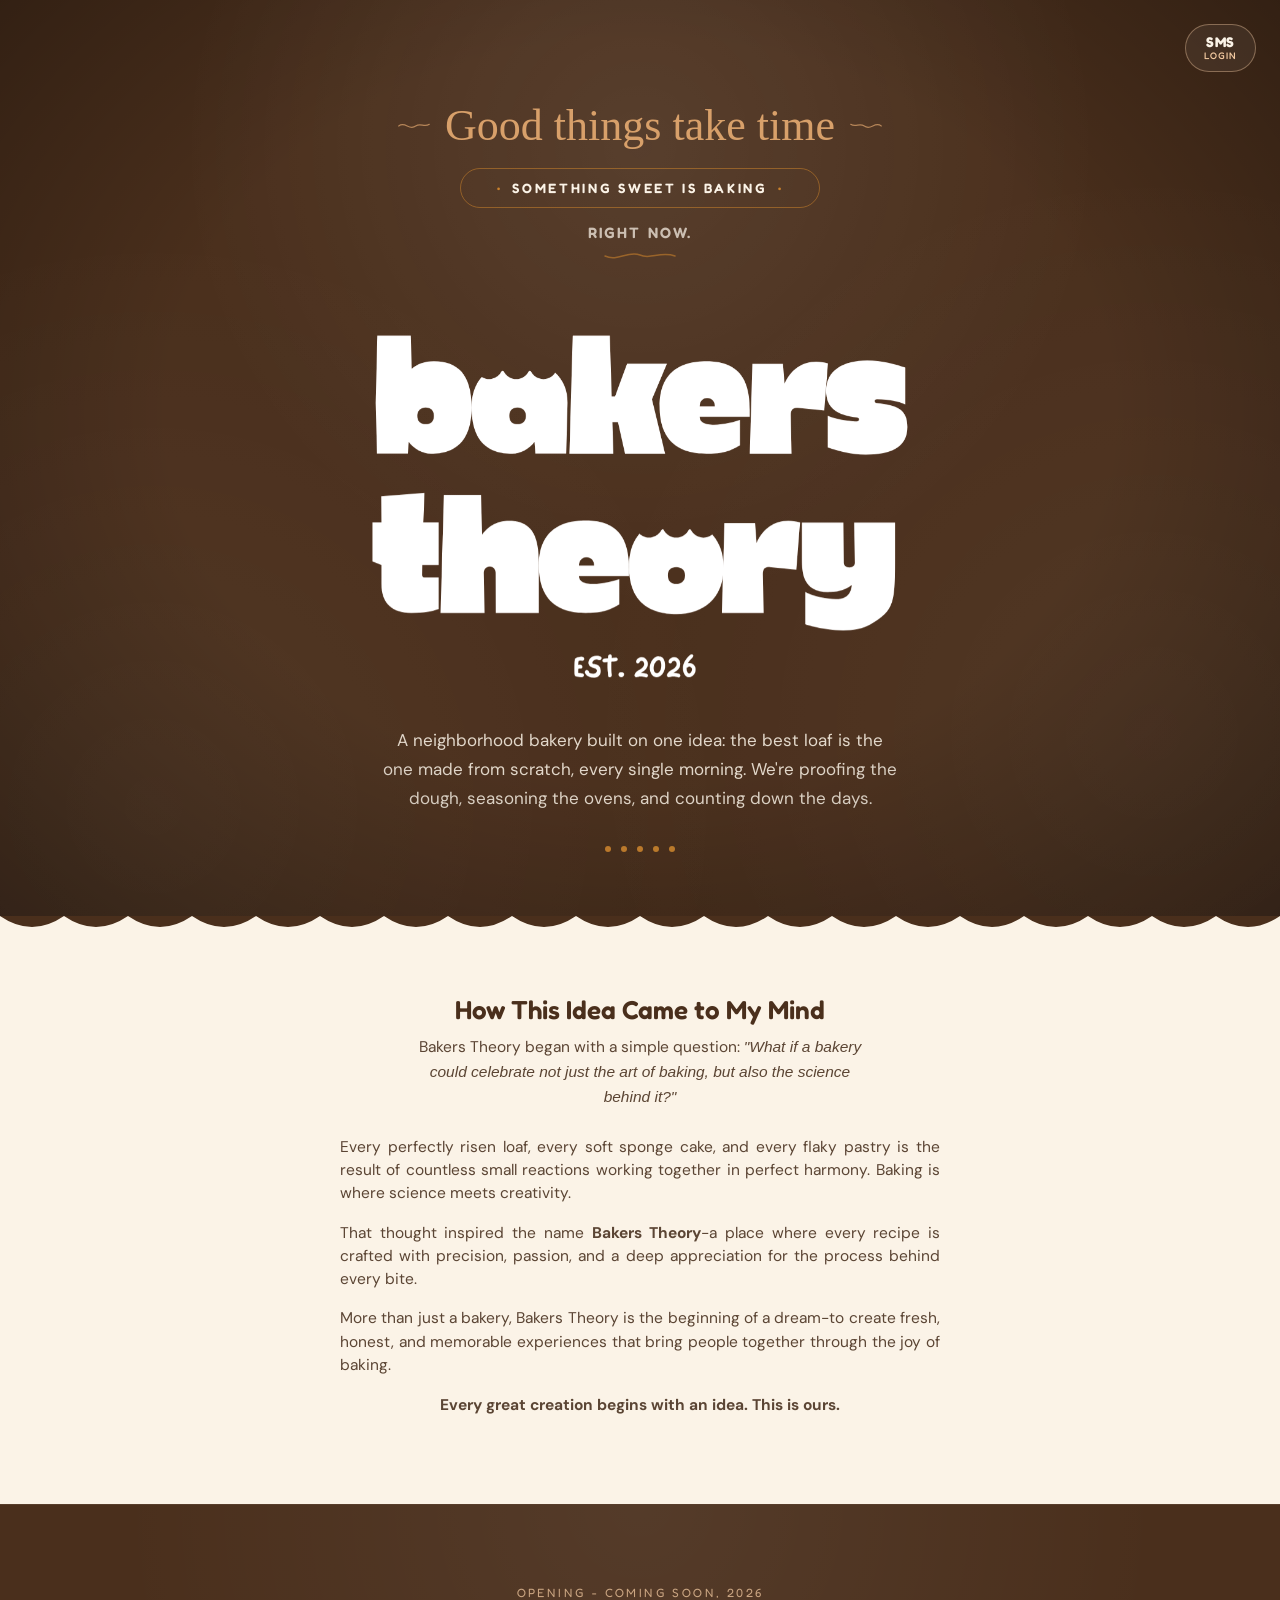
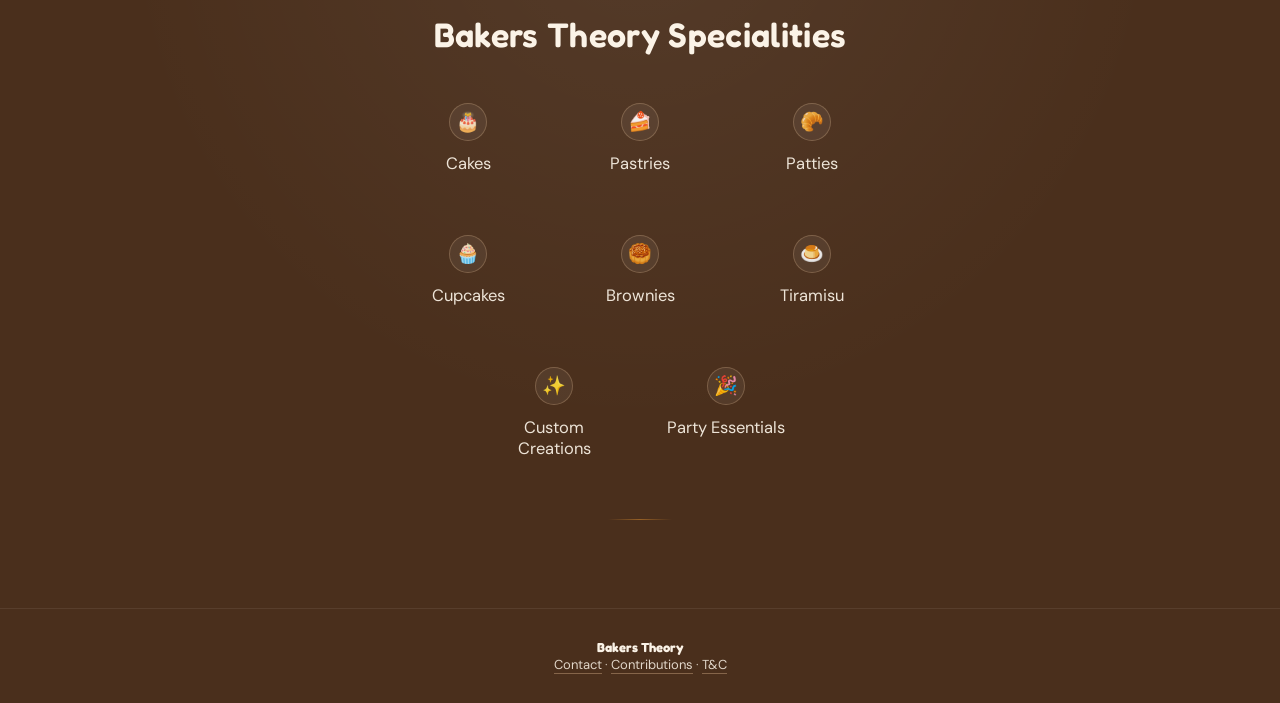
==== commit 58bb5683: "commit" ====
--- a/index.html
+++ b/index.html
@@ -1,156 +1,4 @@
 <!DOCTYPE html>
-<html lang="en">
-<head>
-    <meta charset="UTF-8">
-    <meta name="viewport" content="width=device-width, initial-scale=1.0">
-    <title>Under Construction</title>
-    <style>
-        /* Base Variables and Resets */
-        :root {
-            --primary-color: #f39c12; /* Construction Yellow/Orange */
-            --text-color: #d2dae2;
-            --heading-color: #ffffff;
-        }
-
-        * {
-            box-sizing: border-box;
-            margin: 0;
-            padding: 0;
-        }
-
-        body {
-            font-family: 'Segoe UI', system-ui, -apple-system, sans-serif;
-            /* New Gradient Background */
-            background: linear-gradient(135deg, #1e3c72 0%, #2a5298 100%);
-            color: var(--text-color);
-            display: flex;
-            align-items: center;
-            justify-content: center;
-            min-height: 100vh;
-            text-align: center;
-            padding: 20px;
-        }
-
-        .container {
-            max-width: 600px;
-            /* Updated to a Glassmorphism effect to pop against the new background */
-            background: rgba(0, 0, 0, 0.4);
-            backdrop-filter: blur(10px);
-            -webkit-backdrop-filter: blur(10px);
-            padding: 50px 40px;
-            border-radius: 12px;
-            box-shadow: 0 15px 35px rgba(0, 0, 0, 0.3);
-            border: 1px solid rgba(255, 255, 255, 0.1);
-        }
-
-        /* Spinning Gear Icon */
-        .icon-container {
-            margin-bottom: 20px;
-        }
-
-        .gear-icon {
-            width: 80px;
-            height: 80px;
-            fill: var(--primary-color);
-            animation: spin 4s linear infinite;
-        }
-
-        @keyframes spin {
-            100% { transform: rotate(360deg); }
-        }
-
-        /* Typography */
-        h1 {
-            color: var(--heading-color);
-            font-size: 2.5rem;
-            margin-bottom: 15px;
-            letter-spacing: 1px;
-        }
-
-        p {
-            font-size: 1.1rem;
-            line-height: 1.6;
-            margin-bottom: 40px;
-            color: #d2dae2;
-        }
-
-        /* Animated Progress Bar */
-        .progress-wrapper {
-            width: 100%;
-            text-align: left;
-        }
-
-        .progress-bar-container {
-            width: 100%;
-            height: 8px;
-            background: rgba(255, 255, 255, 0.1);
-            border-radius: 10px;
-            overflow: hidden;
-            margin-bottom: 8px;
-        }
-
-        .progress-bar-fill {
-            width: 75%; /* Adjust this percentage as needed */
-            height: 100%;
-            background: var(--primary-color);
-            border-radius: 10px;
-            animation: loadProgress 1.5s ease-out forwards;
-        }
-
-        .progress-text {
-            display: flex;
-            justify-content: space-between;
-            font-size: 0.85rem;
-            color: #d2dae2;
-            font-weight: 600;
-        }
-
-        @keyframes loadProgress {
-            0% { width: 0; }
-        }
-
-        /* Mobile Responsiveness */
-        @media (max-width: 480px) {
-            h1 {
-                font-size: 2rem;
-            }
-            .container {
-                padding: 40px 20px;
-            }
-        }
-    </style>
-</head>
-<body>
-
-    <div class="container">
-        <!-- Animated SVG Gear Icon -->
-        <div class="icon-container">
-            <svg class="gear-icon" viewBox="0 0 24 24">
-                <path d="M19.14,12.94c0.04-0.3,0.06-0.61,0.06-0.94c0-0.32-0.02-0.64-0.06-0.94l2.03-1.58c0.18-0.14,0.23-0.41,0.12-0.61 l-1.92-3.32c-0.12-0.22-0.37-0.29-0.59-0.22l-2.39,0.96c-0.5-0.38-1.03-0.7-1.62-0.94L14.4,2.81c-0.04-0.24-0.24-0.41-0.48-0.41 h-3.84c-0.24,0-0.43,0.17-0.47,0.41L9.25,5.35C8.66,5.59,8.12,5.92,7.63,6.29L5.24,5.33c-0.22-0.08-0.47,0-0.59,0.22L2.73,8.87 C2.62,9.08,2.66,9.34,2.86,9.48l2.03,1.58C4.84,11.36,4.8,11.69,4.8,12s0.02,0.64,0.06,0.94l-2.03,1.58 c-0.18,0.14-0.23,0.41-0.12,0.61l1.92,3.32c0.12,0.22,0.37,0.29,0.59,0.22l2.39-0.96c0.5,0.38,1.03,0.7,1.62,0.94l0.36,2.54 c0.05,0.24,0.24,0.41,0.48,0.41h3.84c0.24,0,0.43-0.17,0.47-0.41l0.36-2.54c0.59-0.24,1.13-0.56,1.62-0.94l2.39,0.96 c0.22,0.08,0.47,0,0.59-0.22l1.92-3.32c0.12-0.22,0.07-0.49-0.12-0.61L19.14,12.94z M12,15.6c-1.98,0-3.6-1.62-3.6-3.6 s1.62-3.6,3.6-3.6s3.6,1.62,3.6,3.6S13.98,15.6,12,15.6z"/>
-            </svg>
-        </div>
-
-        <h1>Under Construction</h1>
-        <!-- Updated Text -->
-        <p>We are currently working hard behind the scenes building something amazing. Please check back soon!</p>
-
-        <!-- Progress Indicator -->
-        <div class="progress-wrapper">
-            <div class="progress-bar-container">
-                <!-- Change the width of this element in CSS to adjust progress -->
-                <div class="progress-bar-fill"></div>
-            </div>
-            <div class="progress-text">
-                <span>Development</span>
-                <span>75% Complete</span>
-            </div>
-        </div>
-    </div>
-
-</body>
-</html>
-
-<!-- <!DOCTYPE html>
 <html lang="en">
 <head>
 <meta charset="UTF-8" />
@@ -245,4 +93,4 @@
 
 <script src="script.js"></script>
 </body>
-</html> -->
+</html>
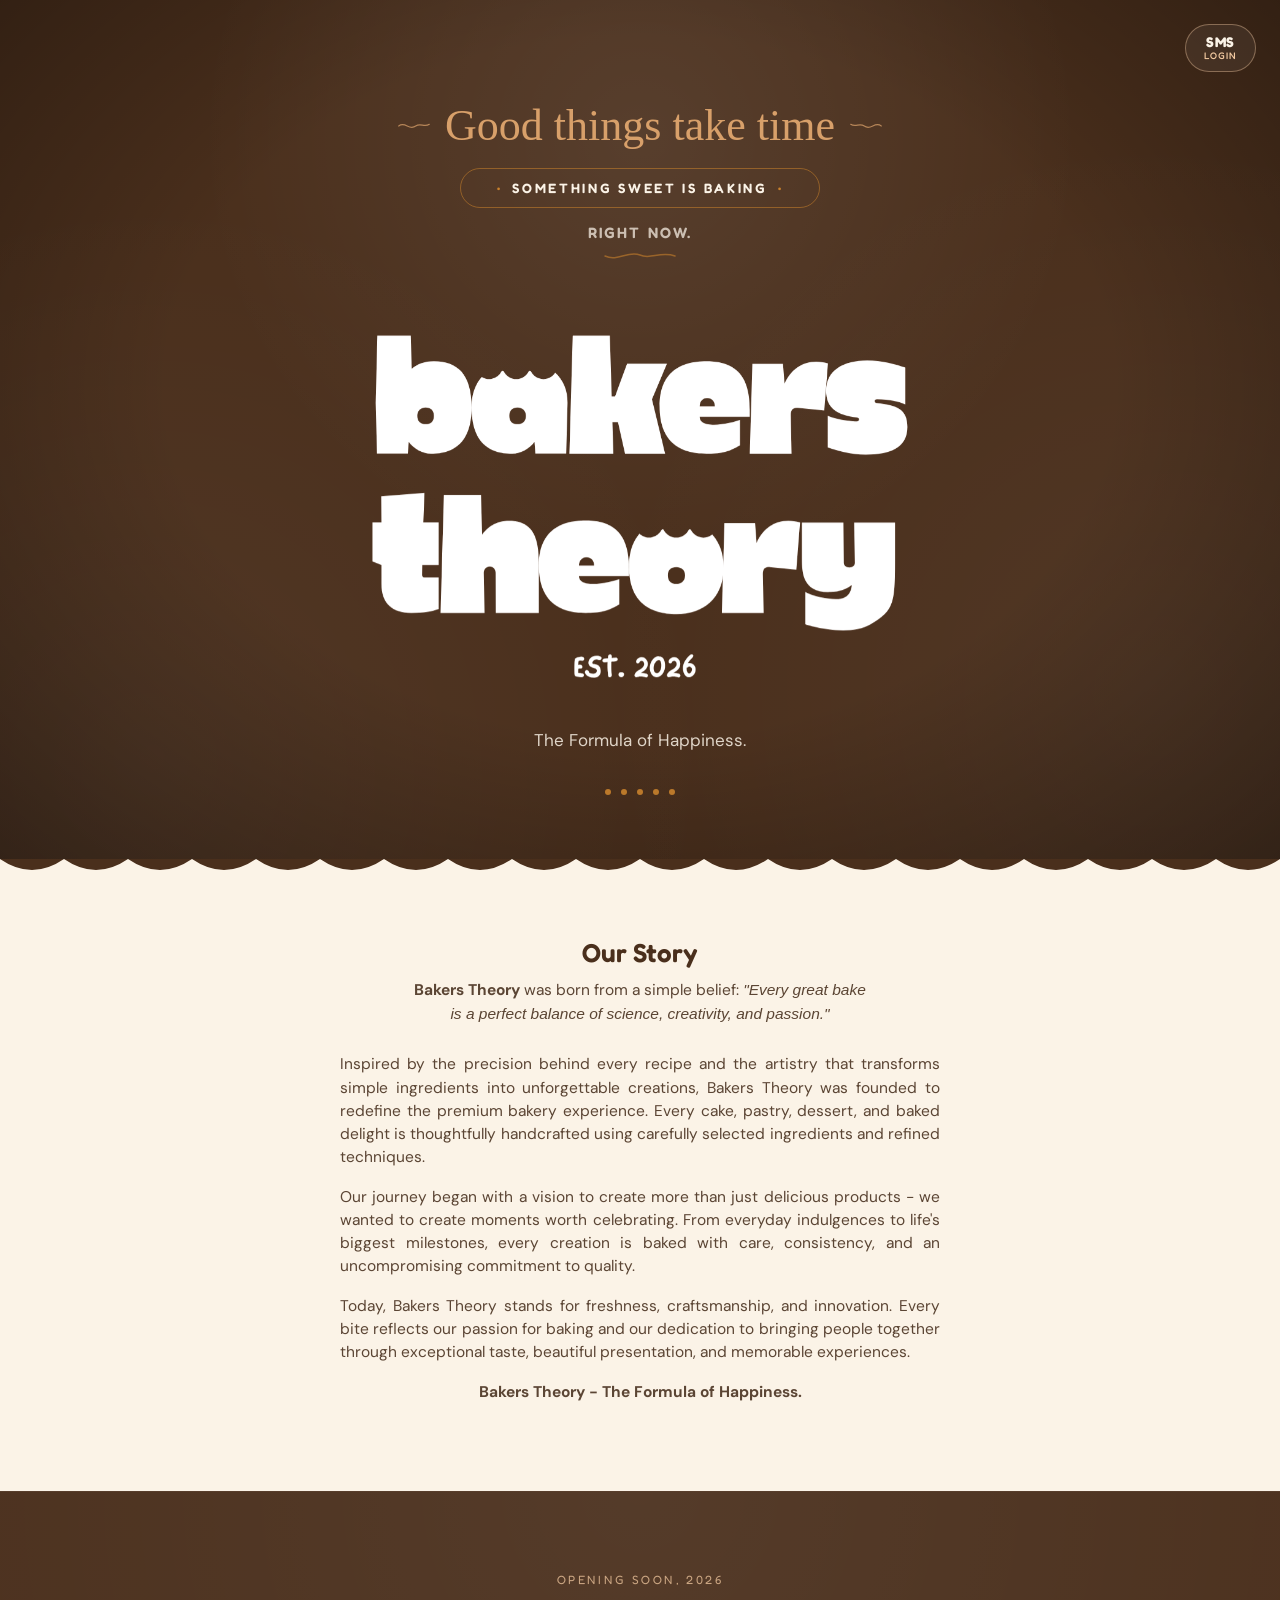
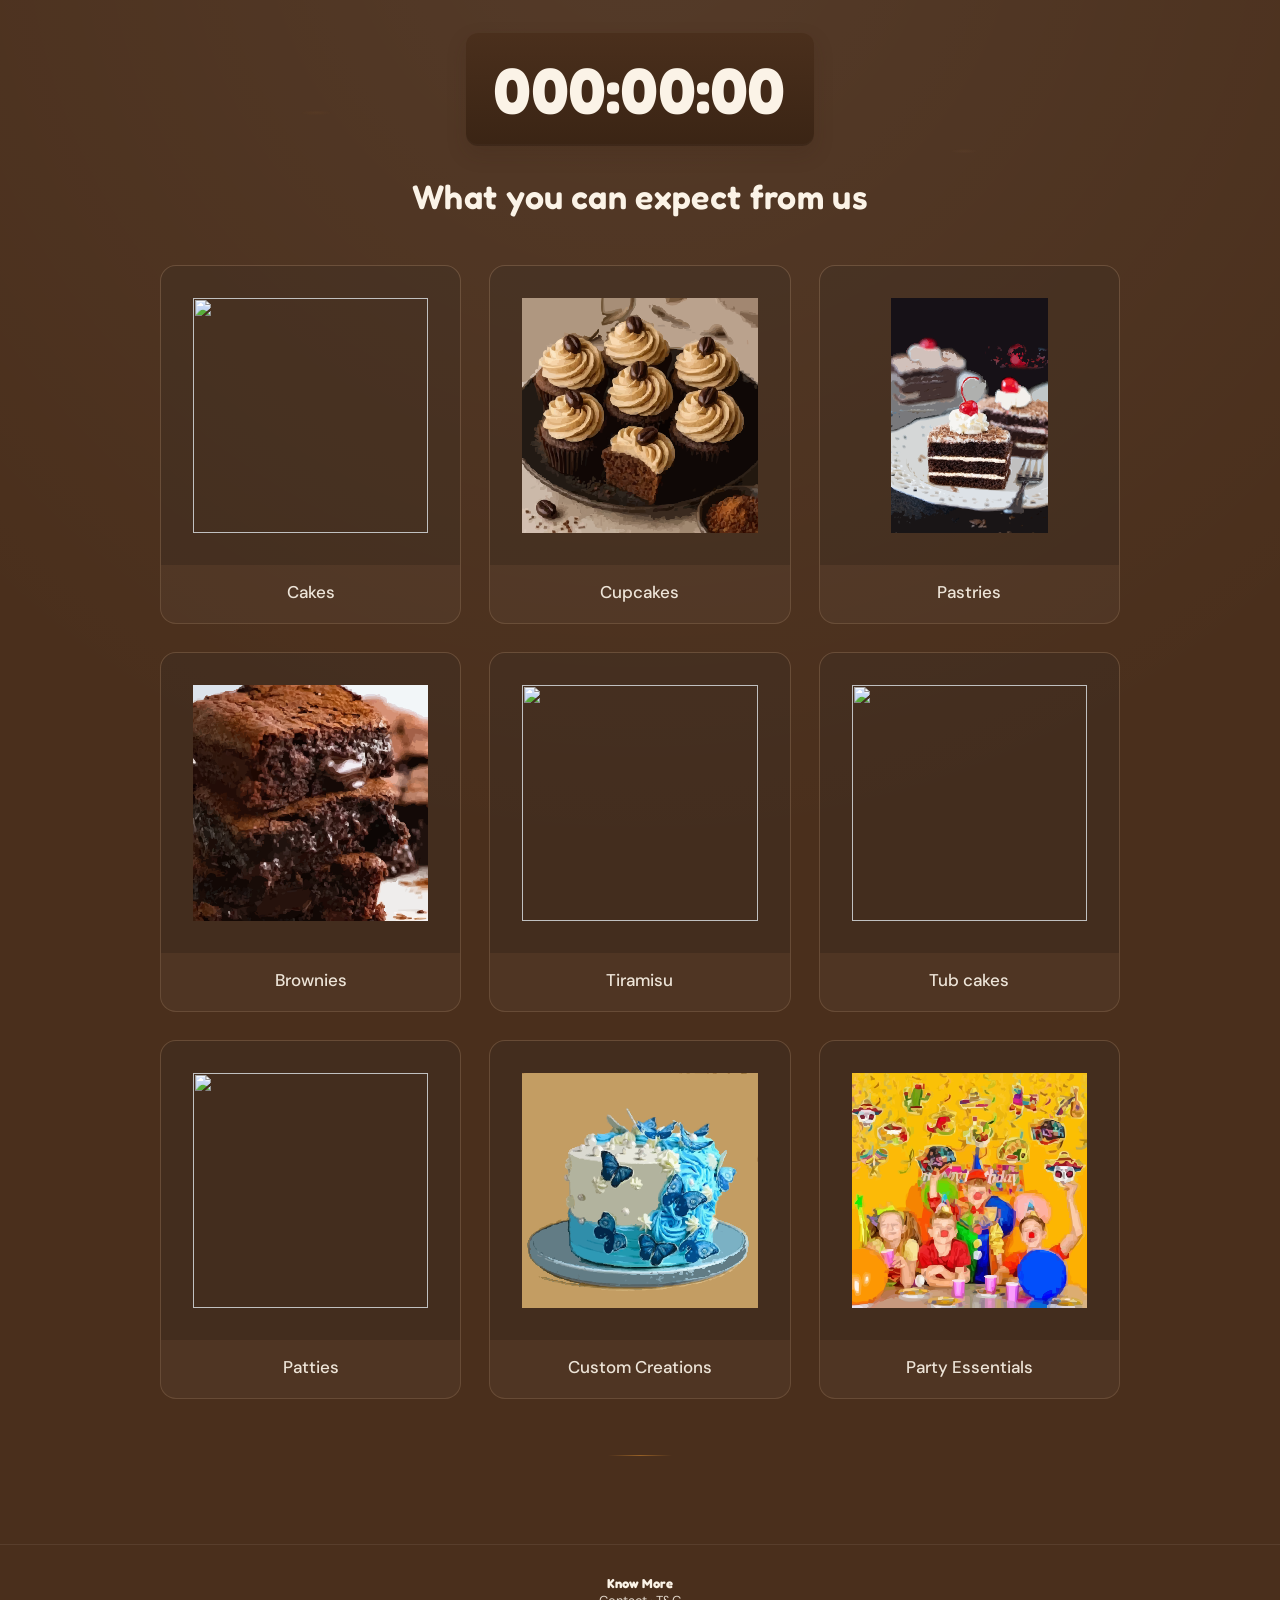
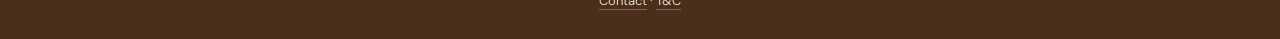
==== commit d609fdf2: "push" ====
--- a/index.html
+++ b/index.html
@@ -37,7 +37,7 @@
         <img class="logo-img" src="[data-uri]" alt="Bakers Theory - Est. 2026" />
       </div>
 
-      <p class="lede">A neighborhood bakery built on one idea: the best loaf is the one made from scratch, every single morning. We're proofing the dough, seasoning the ovens, and counting down the days.</p>
+      <p class="lede">The Formula of Happiness.</p>
 
       <div class="oven-line" aria-hidden="true">
         <span class="dot"></span><span class="dot"></span><span class="dot"></span><span class="dot"></span><span class="dot"></span>
@@ -53,32 +53,41 @@
 
   <section class="notify">
     <div class="wrap">
-      <h2>How This Idea Came to My Mind</h2>
-      <p>Bakers Theory began with a simple question: <em>"What if a bakery could celebrate not just the art of baking, but also the science behind it?"</em></p>
+      <h2>Our Story</h2>
+<p><strong>Bakers Theory</strong> was born from a simple belief: <em>"Every great bake is a perfect balance of science, creativity, and passion."</em></p>
 
-      <div class="story">
-        <p>Every perfectly risen loaf, every soft sponge cake, and every flaky pastry is the result of countless small reactions working together in perfect harmony. Baking is where science meets creativity.</p>
-        <p>That thought inspired the name <strong>Bakers Theory</strong>-a place where every recipe is crafted with precision, passion, and a deep appreciation for the process behind every bite.</p>
-        <p>More than just a bakery, Bakers Theory is the beginning of a dream-to create fresh, honest, and memorable experiences that bring people together through the joy of baking.</p>
-      </div>
+<div class="story">
+  <p>Inspired by the precision behind every recipe and the artistry that transforms simple ingredients into unforgettable creations, Bakers Theory was founded to redefine the premium bakery experience. Every cake, pastry, dessert, and baked delight is thoughtfully handcrafted using carefully selected ingredients and refined techniques.</p>
 
-      <p class="form-note"><strong>Every great creation begins with an idea. This is ours.</strong></p>
+  <p>Our journey began with a vision to create more than just delicious products - we wanted to create moments worth celebrating. From everyday indulgences to life's biggest milestones, every creation is baked with care, consistency, and an uncompromising commitment to quality.</p>
+
+  <p>Today, Bakers Theory stands for freshness, craftsmanship, and innovation. Every bite reflects our passion for baking and our dedication to bringing people together through exceptional taste, beautiful presentation, and memorable experiences.</p>
+</div>
+
+      <p class="form-note"><strong>Bakers Theory - The Formula of Happiness.</strong></p>
     </div>
   </section>
 
   <section class="details">
     <div class="expect-inner">
-      <p class="expect-eyebrow">Opening - Coming soon, 2026</p>
-      <h2 class="expect-heading">Bakers Theory Specialities</h2>
+      <p class="expect-eyebrow">Opening Soon, 2026</p>
+
+      <div class="timer-wrap timer-top" aria-hidden="false">
+    <div class="timer-graphics" aria-hidden="true"></div>
+    <span id="countdown" class="timer-display">000:00:00</span>
+  </div>
+  
+      <h2 class="expect-heading">What you can expect from us</h2>
       <ul class="expect-grid">
-        <li><span class="expect-icon" aria-hidden="true">🎂</span>Cakes</li>
-        <li><span class="expect-icon" aria-hidden="true">🍰</span>Pastries</li>
-        <li><span class="expect-icon" aria-hidden="true">🥐</span>Patties</li>
-        <li><span class="expect-icon" aria-hidden="true">🧁</span>Cupcakes</li>
-        <li><span class="expect-icon" aria-hidden="true">🥮</span>Brownies</li>
-        <li><span class="expect-icon" aria-hidden="true">🍮</span>Tiramisu</li>
-        <li><span class="expect-icon" aria-hidden="true">✨</span>Custom Creations</li>
-        <li class="expect-grid-full"><span class="expect-icon" aria-hidden="true">🎉</span>Party Essentials</li>
+        <li><span class="expect-icon" aria-hidden="true"><img src="images/cakes.svg" alt="" style="aspect-ratio: 1 / 1; object-fit: contain;"></span>Cakes</li>
+        <li><span class="expect-icon" aria-hidden="true"><img src="images/cupcakes.svg" alt="" style="aspect-ratio: 1 / 1; object-fit: contain;"></span>Cupcakes</li>
+        <li><span class="expect-icon" aria-hidden="true"><img src="images/pastries.svg" alt="" style="aspect-ratio: 1 / 1; object-fit: contain;"></span>Pastries</li>
+        <li><span class="expect-icon" aria-hidden="true"><img src="images/brownies.svg" alt="" style="aspect-ratio: 1 / 1; object-fit: contain;"></span>Brownies</li>
+        <li><span class="expect-icon" aria-hidden="true"><img src="images/tiramisu.svg" alt="" style="aspect-ratio: 1 / 1; object-fit: contain;"></span>Tiramisu</li>
+        <li><span class="expect-icon" aria-hidden="true"><img src="images/tubcakes.svg" alt="" style="aspect-ratio: 1 / 1; object-fit: contain;"></span>Tub cakes</li>
+        <li><span class="expect-icon" aria-hidden="true"><img src="images/patties.svg" alt="" style="aspect-ratio: 1 / 1; object-fit: contain;"></span>Patties</li>
+        <li><span class="expect-icon" aria-hidden="true"><img src="images/customcreation.svg" alt="" style="aspect-ratio: 1 / 1; object-fit: contain;"></span>Custom Creations</li>
+<li class="expect-grid-full"><span class="expect-icon" aria-hidden="true"><img src="images/partyessentials.svg" alt="" style="aspect-ratio: 1 / 1; object-fit: contain;"></span>Party Essentials</li>
       </ul>
       <div class="expect-divider" aria-hidden="true"></div>
     </div>
@@ -87,8 +96,8 @@
 </div>
 
 <footer>
-  <strong>Bakers Theory</strong><br/>
-  <a href="/contact">Contact</a> · <a href="/contributions">Contributions</a> · <a href="/tandc">T&amp;C</a>
+  <strong>Know More</strong><br/>
+  <a href="/contact">Contact</a> · <a href="/tandc">T&amp;C</a>
 </footer>
 
 <script src="script.js"></script>
--- a/styles.css
+++ b/styles.css
@@ -257,7 +257,7 @@
     pointer-events:none;
   }
   .expect-inner{
-    max-width:760px;
+    max-width:960px;
     margin:0 auto;
     text-align:center;
     position:relative;
@@ -283,48 +283,61 @@
     margin:0 0 48px;
     letter-spacing:.01em;
   }
+
+  /* UPDATED INTERACTIVE GRID LAYOUT */
   .expect-grid{
-    list-style:none;
-    margin:0 auto 56px;
-    padding:0;
-    display:flex;
-    flex-wrap:wrap;
-    justify-content:center;
-    align-items:flex-start;
-    gap:36px 44px;
-    max-width:620px;
+    display: grid;
+    grid-template-columns: repeat(auto-fill, minmax(220px, 1fr));
+    gap: 28px;
+    list-style: none;
+    margin: 0 auto 56px;
+    padding: 0;
   }
   .expect-grid li{
-    display:flex;
-    flex-direction:column;
-    align-items:center;
-    justify-content:flex-start;
-    gap:12px;
-    width:128px;
-    min-height:96px;
-    margin:0;
-    padding:0;
-    font-family:'DM Sans', sans-serif;
-    font-size:16.5px;
-    color:rgba(251,243,231,0.92);
-    text-align:center;
-  }
-  .expect-grid-full{width:128px;}
+    background: rgba(255,255,255,0.03); /* Subtle luxury card background */
+    border: 1px solid rgba(242,201,160,0.15);
+    border-radius: 16px;
+    overflow: hidden;
+    text-align: center;
+    cursor: pointer;
+    font-family: 'DM Sans', sans-serif;
+    font-size: 17px;
+    font-weight: 500;
+    color: rgba(251,243,231,0.92);
+    padding-bottom: 20px;
+    transition: transform 0.4s var(--ease-luxury), box-shadow 0.4s var(--ease-luxury), border-color 0.4s var(--ease-luxury), background 0.4s var(--ease-luxury);
+  }
+  .expect-grid li:hover{
+    transform: translateY(-8px);
+    box-shadow: 0 16px 32px rgba(0, 0, 0, 0.25);
+    border-color: rgba(201,129,44,0.6); /* Caramel border glow on hover */
+    background: rgba(255,255,255,0.06);
+    color: var(--cream);
+  }
   .expect-icon{
-    font-size:19px;
-    line-height:1;
-    flex:0 0 auto;
-    width:38px;
-    height:38px;
-    display:flex;
-    align-items:center;
-    justify-content:center;
-    border-radius:50%;
-    background:rgba(255,255,255,0.06);
-    border:1px solid rgba(242,201,160,0.25);
-    margin:0;
-  }
-  .expect-icon img{width:24px;height:24px;object-fit:contain;display:block;}
+    width: 100%;
+    aspect-ratio: 1 / 1;
+    position: relative;
+    background: rgba(0,0,0,0.15); /* Deepens the image well area slightly */
+    display: block;
+    margin-bottom: 16px;
+    overflow: hidden;
+  }
+  .expect-icon img{
+    position: absolute;
+    top: 0;
+    left: 0;
+    width: 100%;
+    height: 100%;
+    padding: 32px; /* Adjust this to make the SVGs larger/smaller inside the squares */
+    box-sizing: border-box;
+    object-fit: contain;
+    transition: transform 0.5s var(--ease-luxury);
+  }
+  .expect-grid li:hover .expect-icon img{
+    transform: scale(1.1);
+  }
+
   .expect-divider{
     width:64px;
     height:1px;
@@ -332,19 +345,71 @@
     background:linear-gradient(90deg, transparent, var(--caramel), transparent);
     opacity:.6;
   }
+
   @media (max-width:640px){
     .details{padding:64px 20px 72px;}
     .expect-heading{margin-bottom:40px;}
-    .expect-grid{gap:28px 24px; max-width:300px;}
-    .expect-grid li, .expect-grid-full{width:100px; min-height:88px;}
-  }
+    /* On mobile, use a 2-column grid instead of 1 so cards aren't gigantic */
+    .expect-grid{
+        grid-template-columns: repeat(auto-fill, minmax(140px, 1fr));
+        gap: 16px;
+    }
+    .expect-grid li { font-size: 15px; padding-bottom: 16px; }
+    .expect-icon img { padding: 24px; }
+  }
+
   @media (prefers-reduced-motion: reduce){
     .expect-inner{opacity:1; transform:none; transition:none;}
+    .expect-grid li { transition: none; }
+    .expect-icon img { transition: none; }
   }
 
   /* TERMS */
   .terms{padding:60px 24px 40px;}
   .terms .inner{max-width:720px;margin:0 auto;}
+
+  /* TIMER STYLES */
+  .timer-wrap{
+    display:flex;
+    align-items:center;
+    justify-content:center;
+    gap:18px;
+    margin:28px 0 12px;
+    padding:18px 22px;
+    position:relative;
+  }
+  .timer-top{max-width:880px;margin-left:auto;margin-right:auto;}
+  .timer-graphics{
+    position:absolute;
+    inset:auto auto 0 50%;
+    transform:translateX(-50%);
+    width:92%;
+    height:64px;
+    pointer-events:none;
+    z-index:0;
+    background: radial-gradient(closest-side at 10% 20%, rgba(201,129,44,0.06), transparent 20%),
+                radial-gradient(closest-side at 90% 80%, rgba(216,160,106,0.05), transparent 18%);
+    border-radius:14px;
+  }
+  .timer-display{
+    position:relative;
+    z-index:1;
+    display:inline-block;
+    background:linear-gradient(180deg, rgba(74,47,28,0.98), rgba(58,36,20,0.98));
+    color:var(--cream);
+    padding:18px 28px;
+    border-radius:12px;
+    font-family:'Fredoka', sans-serif;
+    font-weight:700;
+    font-size:clamp(28px,6vw,64px);
+    letter-spacing:0.02em;
+    box-shadow:0 8px 20px rgba(58,36,20,0.18), inset 0 -2px 0 rgba(255,255,255,0.02);
+  }
+  @media (max-width:640px){
+    .timer-wrap{padding:12px 14px; margin:20px 0 8px}
+    .timer-display{font-size:clamp(22px,10vw,44px); padding:12px 16px}
+    .timer-graphics{height:44px}
+  }
   .terms h2{font-size:24px;margin-bottom:6px;}
   .terms .updated{font-size:13px;color:#8a7360;margin-bottom:30px;}
   .terms h3{font-family:'Fredoka', sans-serif; font-size:16px; color:var(--brown-deep); margin:26px 0 8px;}
@@ -568,7 +633,7 @@
     transition:color 350ms var(--ease-luxury);
   }
 
-  /* CONTRIBUTIONS GROUPS (already scoped by class name, unchanged) */
+  /* CONTRIBUTIONS GROUPS */
   .contrib-group{margin-top:80px;}
   .contrib-group:first-of-type{margin-top:8px;}
   .contrib-group-title{
@@ -635,10 +700,4 @@
   }
   footer strong{color:var(--cream); font-family:'Fredoka', sans-serif;}
   footer a{color:rgba(251,243,231,0.85); text-decoration:none; border-bottom:1px solid rgba(242,201,160,0.35);}
-  footer a:hover, footer a:focus-visible{color:var(--cream);}
-
-  @media (prefers-reduced-motion: reduce){
-    *{animation:none !important; transition:none !important;}
-    .script-line, .pill-wrap, .right-now, .logo-img{opacity:1 !important; transform:none !important;}
-    body.contributions .contact-cards li{opacity:1 !important; transform:none !important;}
-  }
+  footer a:hover, footer a:focus-visible{color:var(--cream);}
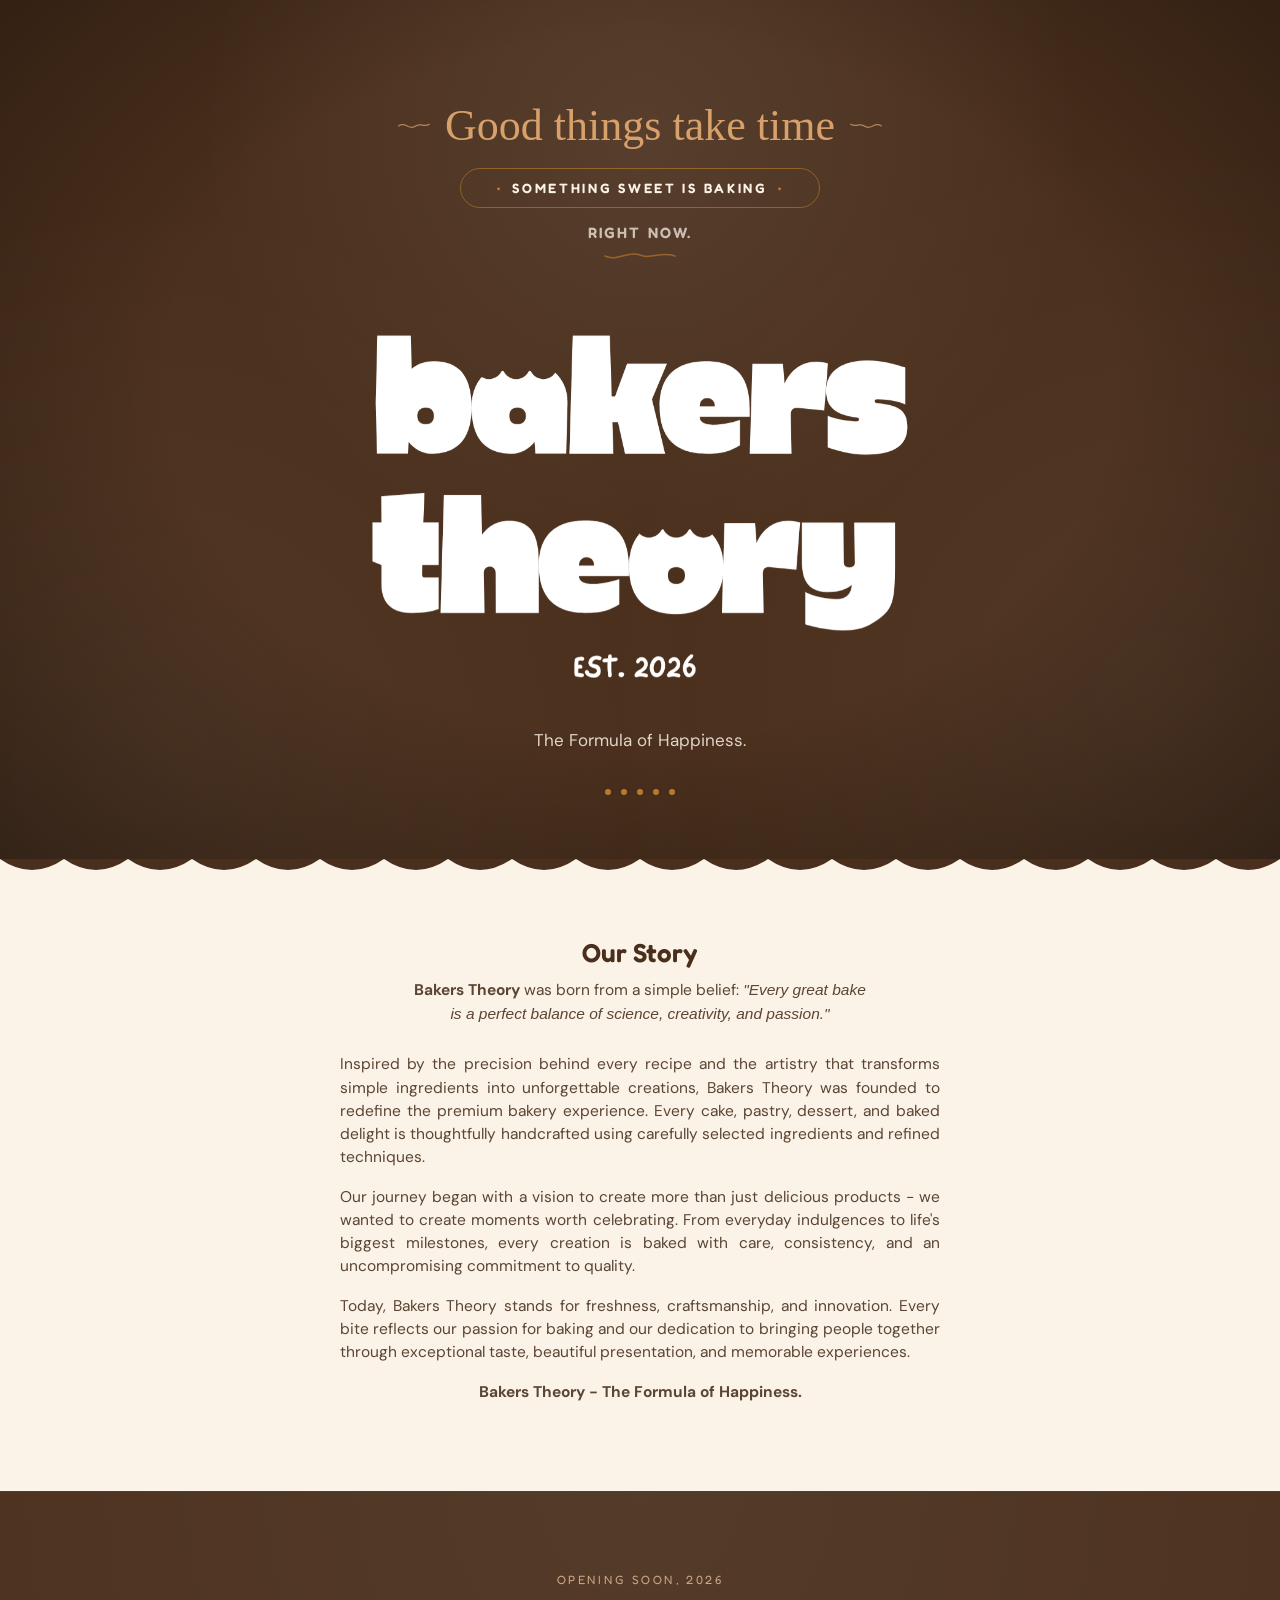
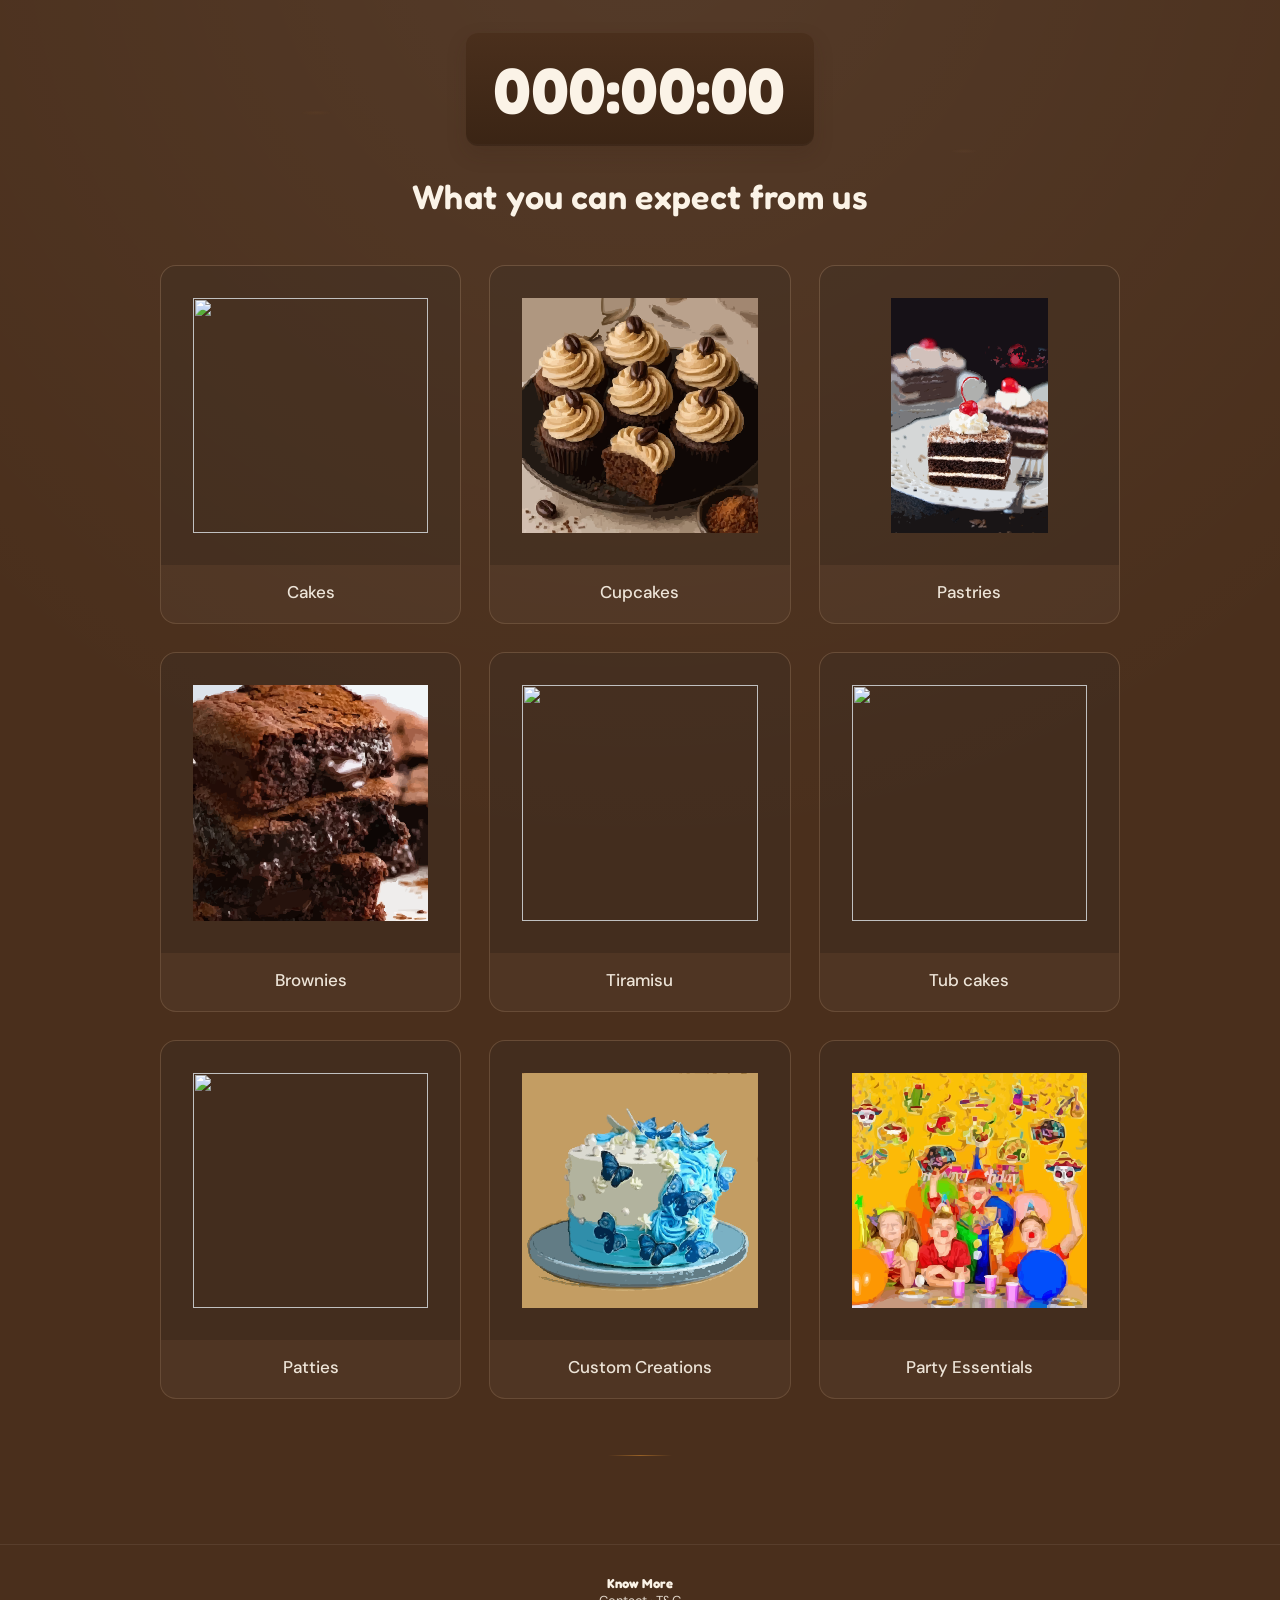
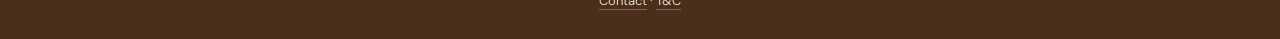
==== commit 5c185f6e: "commit" ====
--- a/index.html
+++ b/index.html
@@ -13,10 +13,10 @@
 <div id="page-home" class="page">
 
   <section class="hero">
-    <a href="https://app.bakerstheory.in" target="_blank" rel="noopener noreferrer" class="sms-login-btn">
+    <!-- <a href="https://app.bakerstheory.in" target="_blank" rel="noopener noreferrer" class="sms-login-btn">
       <span class="sms-main">SMS</span>
       <span class="sms-sub">Login</span>
-    </a>
+    </a> -->
     <div class="wrap">
       <div class="hero-announce">
         <p class="script-line">
